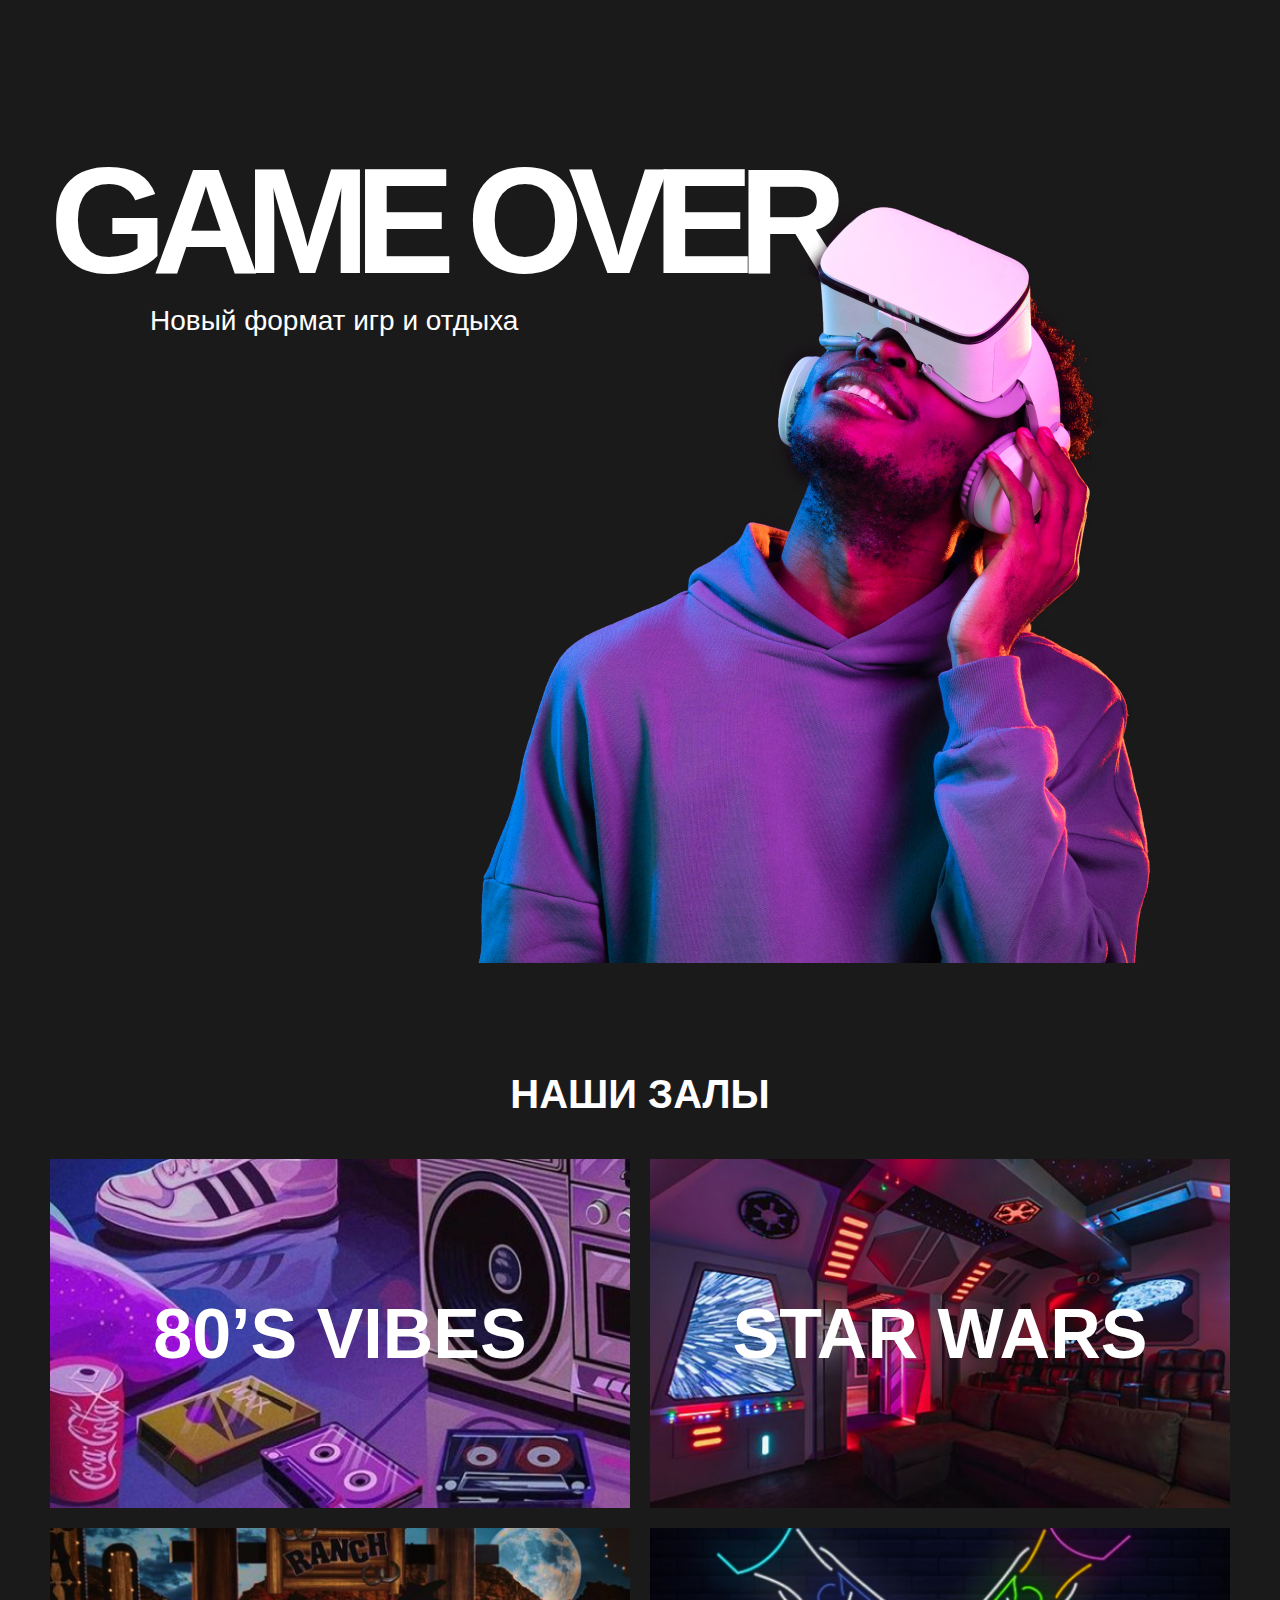
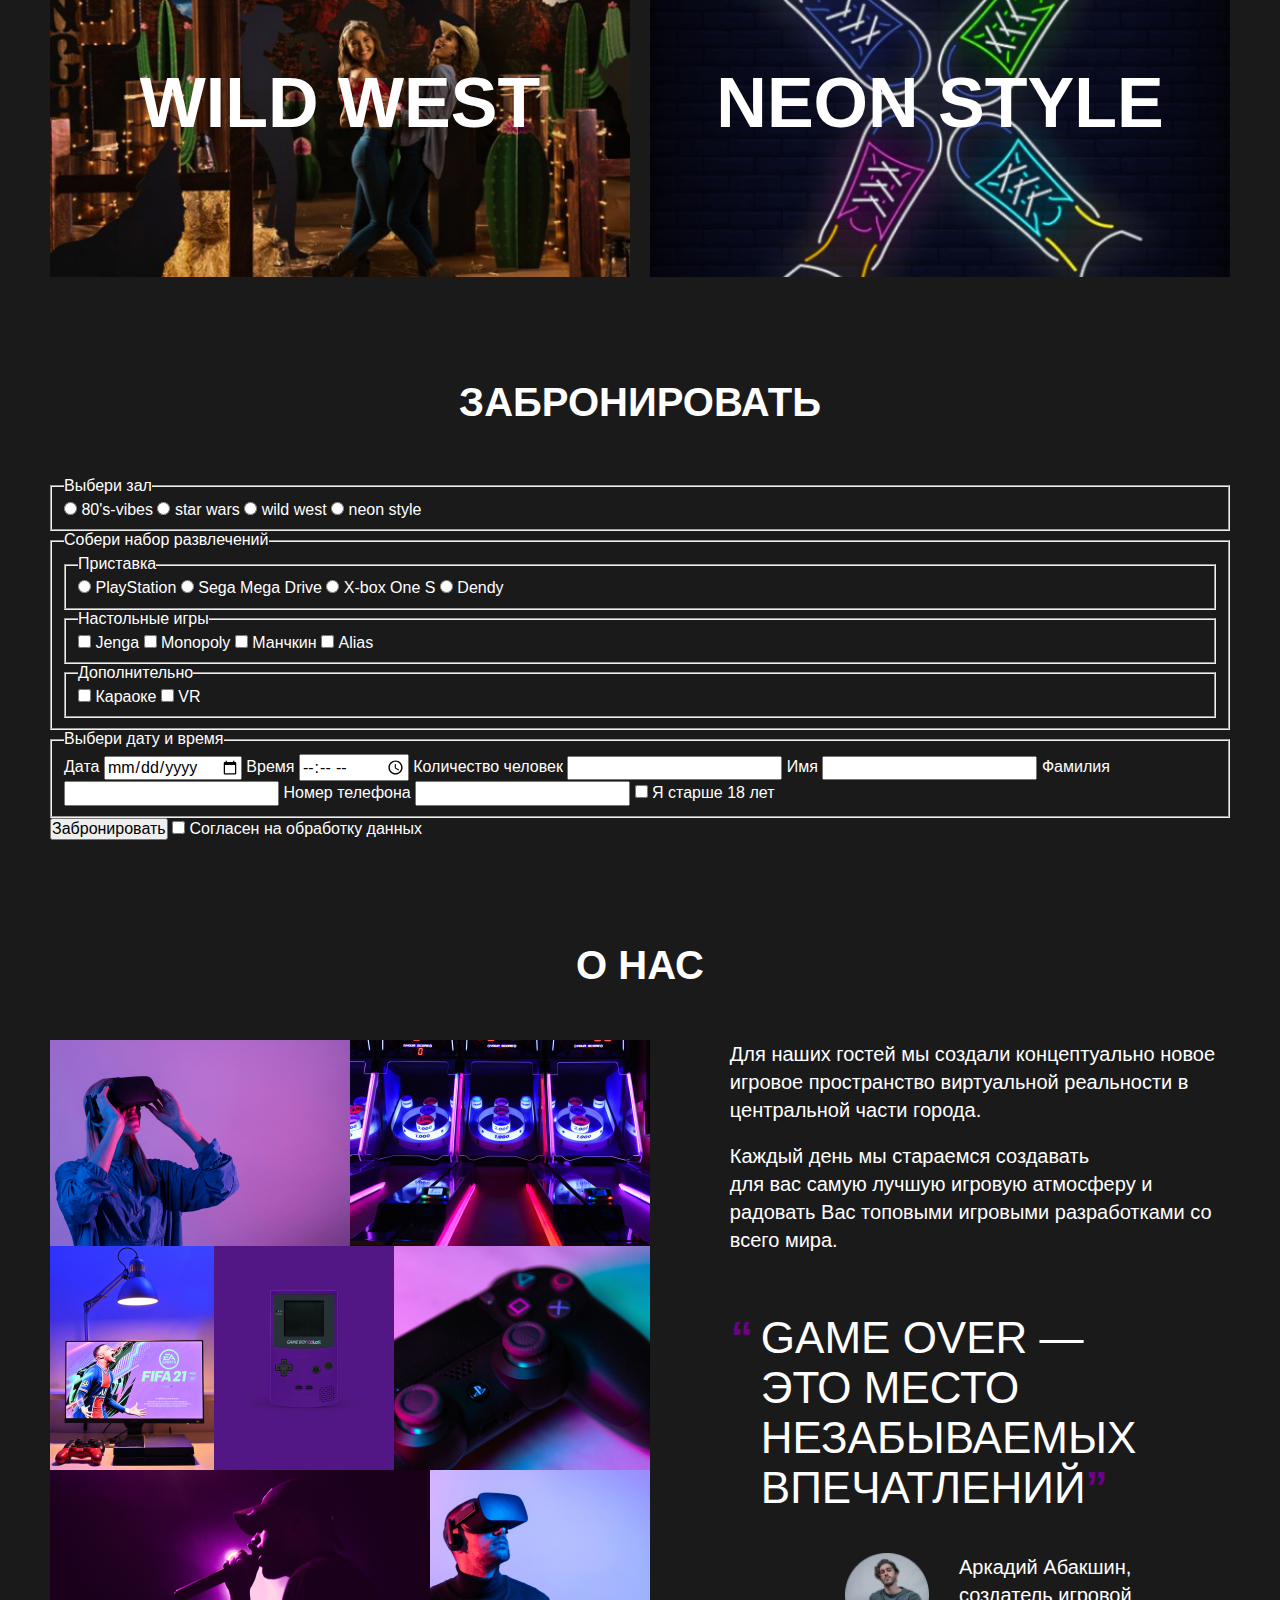
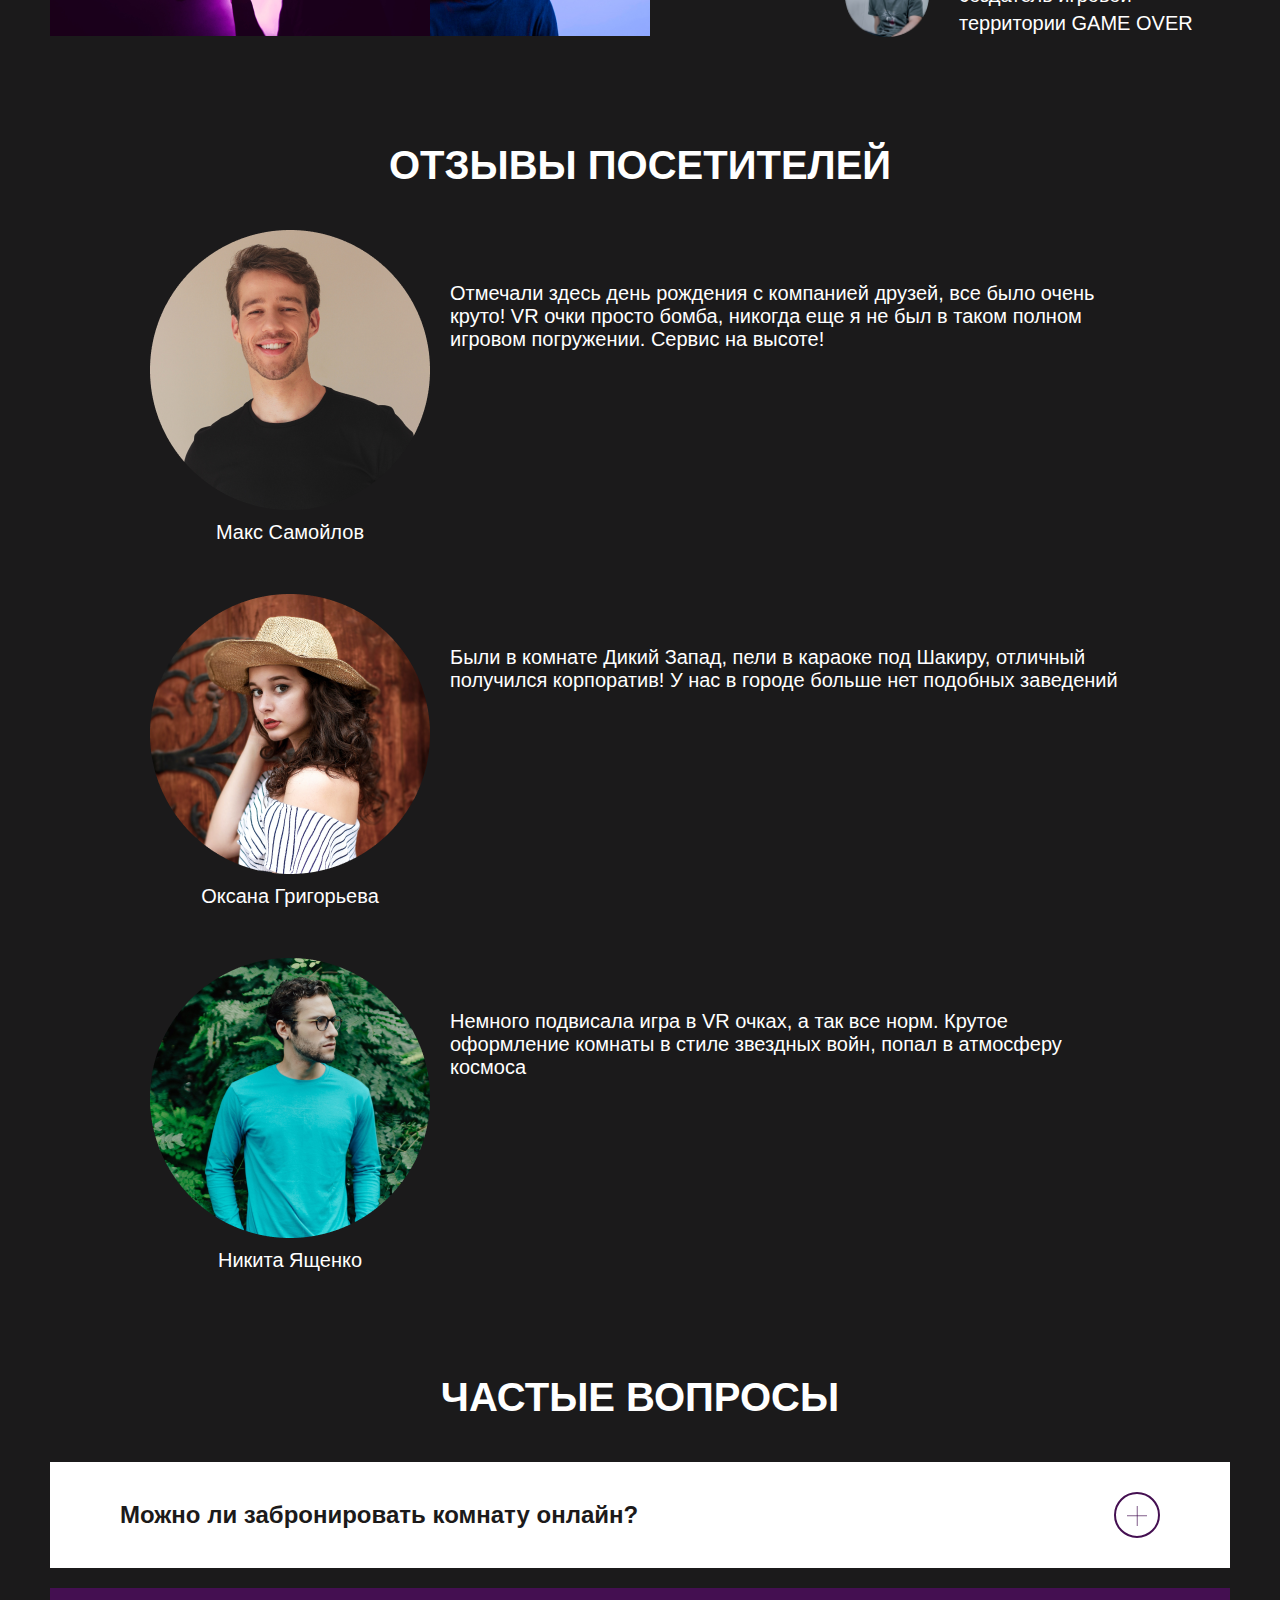
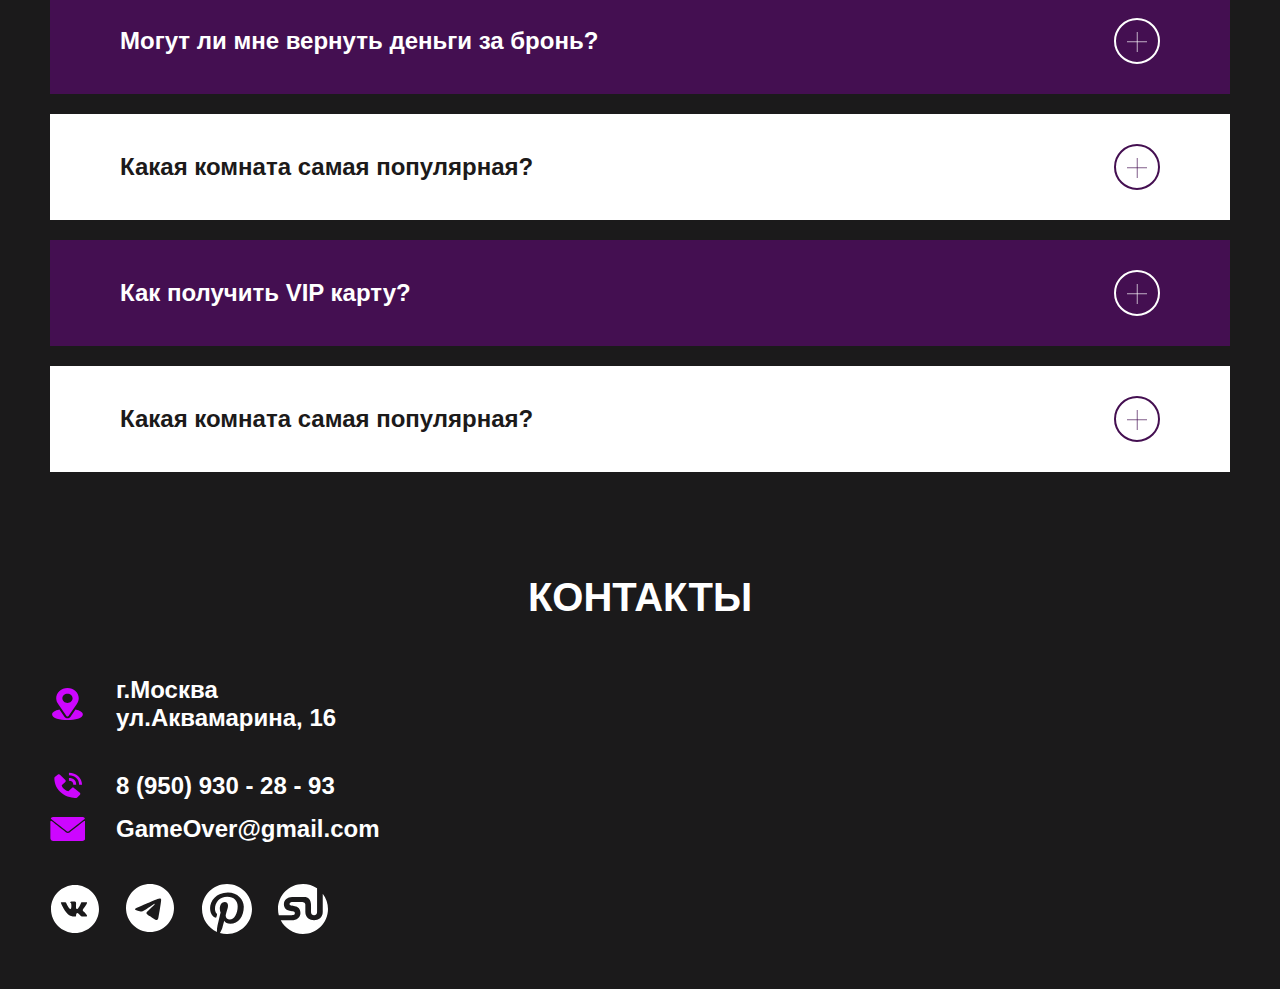
==== index.html @ 23b1caac "Здравствуй компьютерщик" ====
<!DOCTYPE html>
<html lang="ru">
<head>
  <meta charset="UTF-8">
  <meta name="viewport" content="width=device-width, initial-scale=1.0">
  <link rel="icon" href="/img/icon.svg" type="image/svg+xml">
  <title>GO</title>
  <link rel="stylesheet" href="/css/index.css">
</head>
<body>
  <div class="container">
    <!-- <header>
      <img src="/img/logo.svg" alt="Логотип">
  
      <nav>
        <h2>Меню</h2>
  
        <ul>
          <li><a href="#halls">Залы</a></li>
          <li><a href="#about-us">О нас</a></li>
         <li><a href="#reservation">Бронь</a></li>
          <li><a href="#reviews">Отзывы</a></li>
          <li><a href="#contacts">Контакты</a></li>
        </ul>      
      </nav>
    </header> -->
  
    <main>
      <!-- <section> 
        <h2>У нас есть всё для классного отдыха с друзьями!</h2>
  
        <ul>
          <li>
            <figure>
              <img src="/img/vr.jpg" alt="VR очки">
              <figcaption>VR очки</figcaption>
            </figure>
          </li>
          <li>
            <figure>
              <img src="/img/audio.jpg" alt="Аудио-система">
              <figcaption>Аудио-система 5.1 с отличным звуком</figcaption>
            </figure>
          </li>
          <li>
            <figure>
              <img src="/img/micro.jpg" alt="Караоке">
            </figure>Караоке (4 микрофона)
          </li>
          <li>
            <figure>
              <img src="/img/game.jpg" alt="Настольные игры">
              <figcaption>Настольные игры</figcaption>
            </figure>
          </li>
          <li>
            <figure>
              <img src="/img/netflix.jpg" alt="Кино сервисы">
              <figcaption>Кино сервисы Netflix, IVI, MegoGo, КиноПоиск, Okkp</figcaption>
            </figure>
          </li>
          <li>
            <figure>
              <img src="/img/sony.jpg" alt="PlayStation 5">
              <figcaption>PlayStation 5</figcaption>
            </figure>
          </li>
        </ul>
      </section> -->

      <section class="section-title">
        <h1>GAME OVER</h1>

        <p class="section-title_p">Новый формат игр и отдыха</p>

        <div class="psevdo"></div>
      </section>
  
      <section class="halls">
        <h2 class="halls__title" id="halls">Наши залы</h2>

        <div class="halls__flex">
          <div class="halls__vibes-80-img halls__img">
            <img src="img/80s.png-vibes.png" alt="#">

            <p class="halls__vibes-80-text halls__text">80’s vibes</p>
          </div>
    
          <div class="halls__star-wars halls__img">
            <img src="img/star-wars.jpg" alt="#">

            <p class="halls__text">Star wars</p>
          </div>

          <div class="halls__wild-west halls__img">
            <img src="img/Wild-west.jpg" alt="#">

            <p class="halls__text">wild west</p>
          </div>

          <div class="halls__neon-style halls__img">
            <img src="img/Neon-stile.jpg" alt="#">

            <p class="halls__text">neon style</p>
          </div>
        </div>
  
        
      </section>
  
      <section class="reservation">
        <form action="https://jsonplaceholder.typicode.com/posts" method="post">
            <h2 class="reservation__title" id="reservation">Забронировать</h2>
    
            <fieldset>
              <legend>Выбери зал</legend>
              <input type="radio" name="halls" value="80's-vibes" id="80's-vibes">
              <label for="80's-vibes">80's-vibes</label>
    
              <input type="radio" name="halls" value="star-wars" id="star-wars">
              <label for="star-wars">star wars</label>
    
              <input type="radio" name="halls" value="wild-west" id="wild-west">
              <label for="wild-west">wild west</label>
              
              <input type="radio" name="halls" value="neon-style" id="neon-style">
              <label for="neon-style">neon style</label>
            </fieldset>
    
            <fieldset>
              <legend>Собери набор развлечений</legend>
    
              <fieldset>
                <legend>Приставка</legend>
    
                <input type="radio" name="console" value="PlayStation" id="PlayStation">
                <label for="PlayStation">PlayStation</label>
    
                <input type="radio" name="console" value="SegaMegaDrive" id="SegaMegaDrive">
                <label for="SegaMegaDrive">Sega Mega Drive</label>
    
                <input type="radio" name="console" value="X-box" id="X-box">
                <label for="X-box">X-box One S</label>
    
                <input type="radio" name="console" value="Dendy" id="Dendy">
                <label for="Dendy">Dendy</label>
              </fieldset>
              <fieldset>
                <legend>Настольные игры</legend>
    
                <input type="checkbox" name="board-games" value="Jenga" id="Jenga">
                <label for="Jenga">Jenga</label>
    
                <input type="checkbox" name="board-games" value="Monopoly" id="Monopoly">
                <label for="Monopoly">Monopoly</label>
    
                <input type="checkbox" name="board-games" value="Манчкин" id="Манчкин">
                <label for="Манчкин">Манчкин</label>
    
                <input type="checkbox" name="board-games" value="Alias" id="Alias">
                <label for="Alias">Alias</label>
              </fieldset>
              <fieldset>
                <legend>Дополнительно</legend>
    
                <input type="checkbox" name="additionally" value="karaoke" id="karaoke">
                <label for="karaoke">Караоке</label>
    
                <input type="checkbox" name="additionally" value="VR" id="VR">
                <label for="VR">VR</label>
              </fieldset>
            </fieldset>
            <fieldset>
              <legend>Выбери дату и время</legend>
    
              <label for="date">Дата</label>
              <input type="date" name="date" id="date" required>
    
              <label for="time">Время</label>
              <input type="time" name="time" id="time" required>
    
              <label for="numberPersons">Количество человек</label>
              <input type="number" name="numberPersons" id="numberPersons" required>
    
              <label for="name">Имя</label>
              <input type="text" name="name" id="name" required>
    
              <label for="surname">Фамилия</label>
              <input type="text" name="surname" id="surname" required>
    
              <label for="tel">Номер телефона</label>
              <input type="tel" name="tel" id="tel" required>
    
              <input type="checkbox" name="ageVerification" id="ageVerification">
              <label for="ageVerification">Я старше 18 лет</label>
            </fieldset>
            <button type="submit">Забронировать</button>
    
            <input type="checkbox" name="agree" id="agree">
            <label for="agree">Согласен на обработку данных</label>
        </form>
      </section>
  
      <section class="about-us">
        <h2 class="about-us__title" id="about-us">О нас</h2>

        <div class="about-us__flex">
          <div class="about-us__block1">
            <img src="/img/about-us_foto.png" alt="#">
          </div>

          <div class="about-us__block2">
              <p class="about-us__text">Для наших гостей мы создали концептуально новое игровое пространство виртуальной реальности в центральной части города.</p>
              <br>
              <p class="about-us__text about-us__text_margin">Каждый день мы стараемся создавать<br> для вас самую лучшую игровую атмосферу и радовать Вас топовыми игровыми разработками со всего мира.</p>
            
            <p>
              <p class="about-us_q">
                <span class="quotes quotes_left">&ldquo;</span>GAME OVER &mdash;<br> это место незабываемых впечатлений<span class="quotes">”</span>
              </p>
            </p>
        
            <div class="about-us__right">
              <figure class="about-us__figure">
                <img src="/img/Аркадий.png" alt="#">

                <figcaption class="about-us__text">Аркадий Абакшин, создатель игровой территории GAME OVER</figcaption>
              </figure>
            </div>
          </div>
        </div>
  
        
        
      </section>
  
      <section class="reviews">
        <h2 class="reviews__title" id="reviews">Отзывы посетителей</h2>
  
        <ul>
          <li class="reviews__item">
            <article class="reviews__flex">
              <figure class="reviews__figure">
                <div class="reviews__img">
                  <img src="/img/Макс.png" alt="Фото парня в черной кофте">
                </div>
              
                <figcaption>Макс Самойлов</figcaption>
              </figure>
  
              <p class="reviews__p">Отмечали здесь день рождения с компанией друзей, все было очень круто! VR очки просто бомба, никогда еще я не был в таком полном игровом погружении. Сервис на высоте!</p>
            </article>
          </li>
  
          <li class="reviews__item">
            <article class="reviews__flex">
              <figure class="reviews__figure">
                <div class="reviews__img">
                  <img src="/img/Оксана.png" alt="Фото девушки в шляпе">
                </div>
                
                <figcaption>Оксана Григорьева</figcaption>
              </figure>
  
              <p class="reviews__p">Были в комнате Дикий Запад, пели в караоке под Шакиру, отличный получился корпоратив! У нас в городе больше нет подобных заведений</p>
            </article>
          </li>
  
          <li class="reviews__item">
            <article  class="reviews__flex">
              <figure class="reviews__figure">
                <div class="reviews__img">
                  <img src="/img/Никита.png" alt="Фото парня в очках">
                </div>
                
                <figcaption>Никита Ященко</figcaption>
              </figure>
  
              <p class="reviews__p">Немного подвисала игра в VR очках, а так все норм. Крутое оформление комнаты в стиле звездных войн, попал в атмосферу космоса</p>
            </article>
          </li>
        </ul>
      </section>

      <section class="faq">
        <h2 class="faq__title">Частые вопросы</h2>

        <ul>
          <li class="faq__element">Можно ли забронировать комнату онлайн?</li>
          <li class="faq__element">Могут ли мне вернуть деньги за бронь?</li>
          <li class="faq__element">Какая комната самая популярная?</li>
          <li class="faq__element">Как получить VIP карту?</li>
          <li class="faq__element">Какая комната самая популярная?</li>
        </ul>
      </section>
    </main>
  
    <footer class="contacts">
      <h2 class="contacts__title" id="contacts">Контакты</h2>

      <a class="data contacts__address" href="#">
        <div class="contacts__address_icon"></div>
        <div>г.Москва<br> ул.Аквамарина, 16</div>
      </a>

      <a class="data contacts__phone" href="#">
        <div class="contacts__phone_icon"></div>
        <div>8 (950) 930 - 28 - 93</div>
      </a>

      <a class="data contacts__mail" href="#">
        <div class="contacts__mail_icon"></div>
        <div>GameOver@gmail.com</div>
      </a>
      
      <ul class="contacts__elem">
        <li><a class="contacts__elem_vk" href="#"></a></li>
        <li><a class="contacts__elem_telegram" href="#"></a></li>
        <li><a class="contacts__elem_pinterest" href="#"></a></li>
        <li><a class="contacts__elem_stum" href="#"></a></li>
      </ul>
    </footer>
  </div>
</body>
</html>
---- css/index.css ----
@import url(/css/normalize.css);
@import url(/css/global.css);
@import url(/css/style.css);
@import url(/css/section-title.css);
@import url(/css/halls.css);
@import url(/css/reservation.css);
@import url(/css/about-us.css);
@import url(/css/reviews.css);
@import url(/css/faq.css);
@import url(/css/contacts.css);
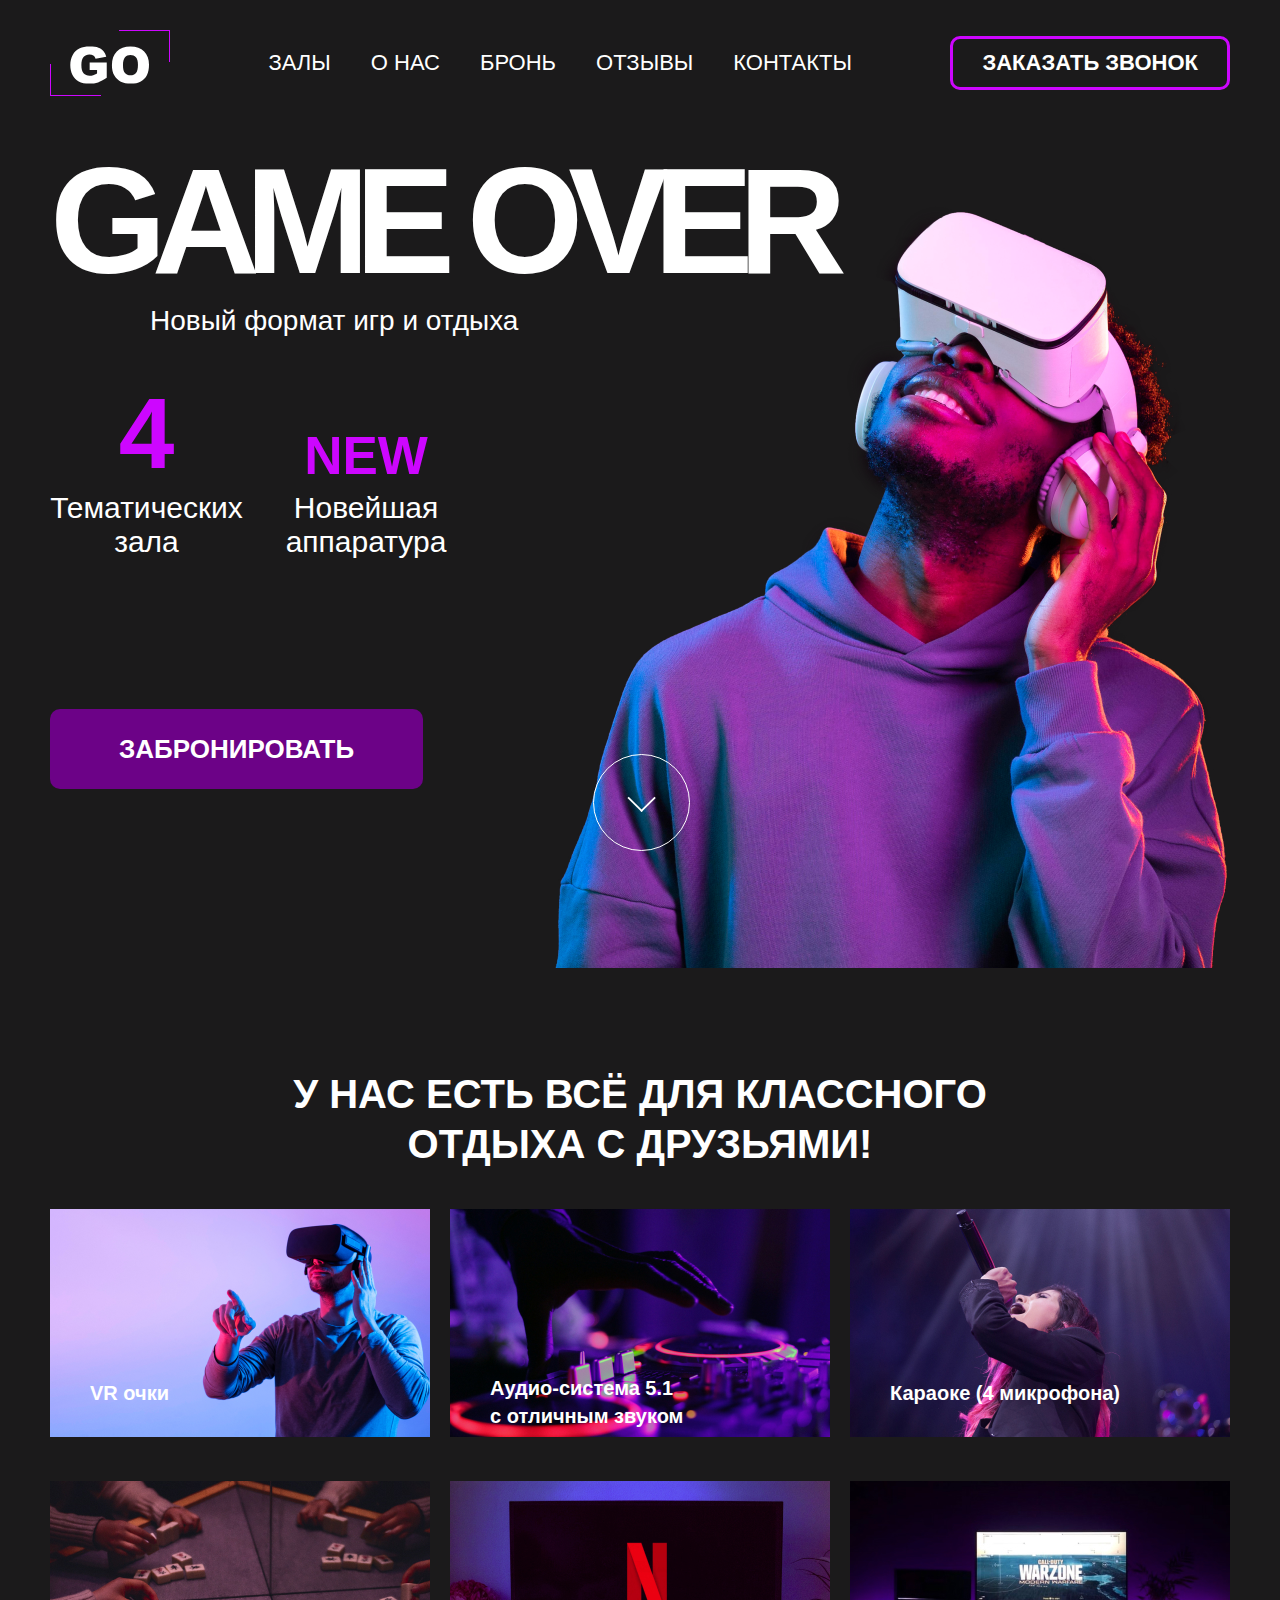
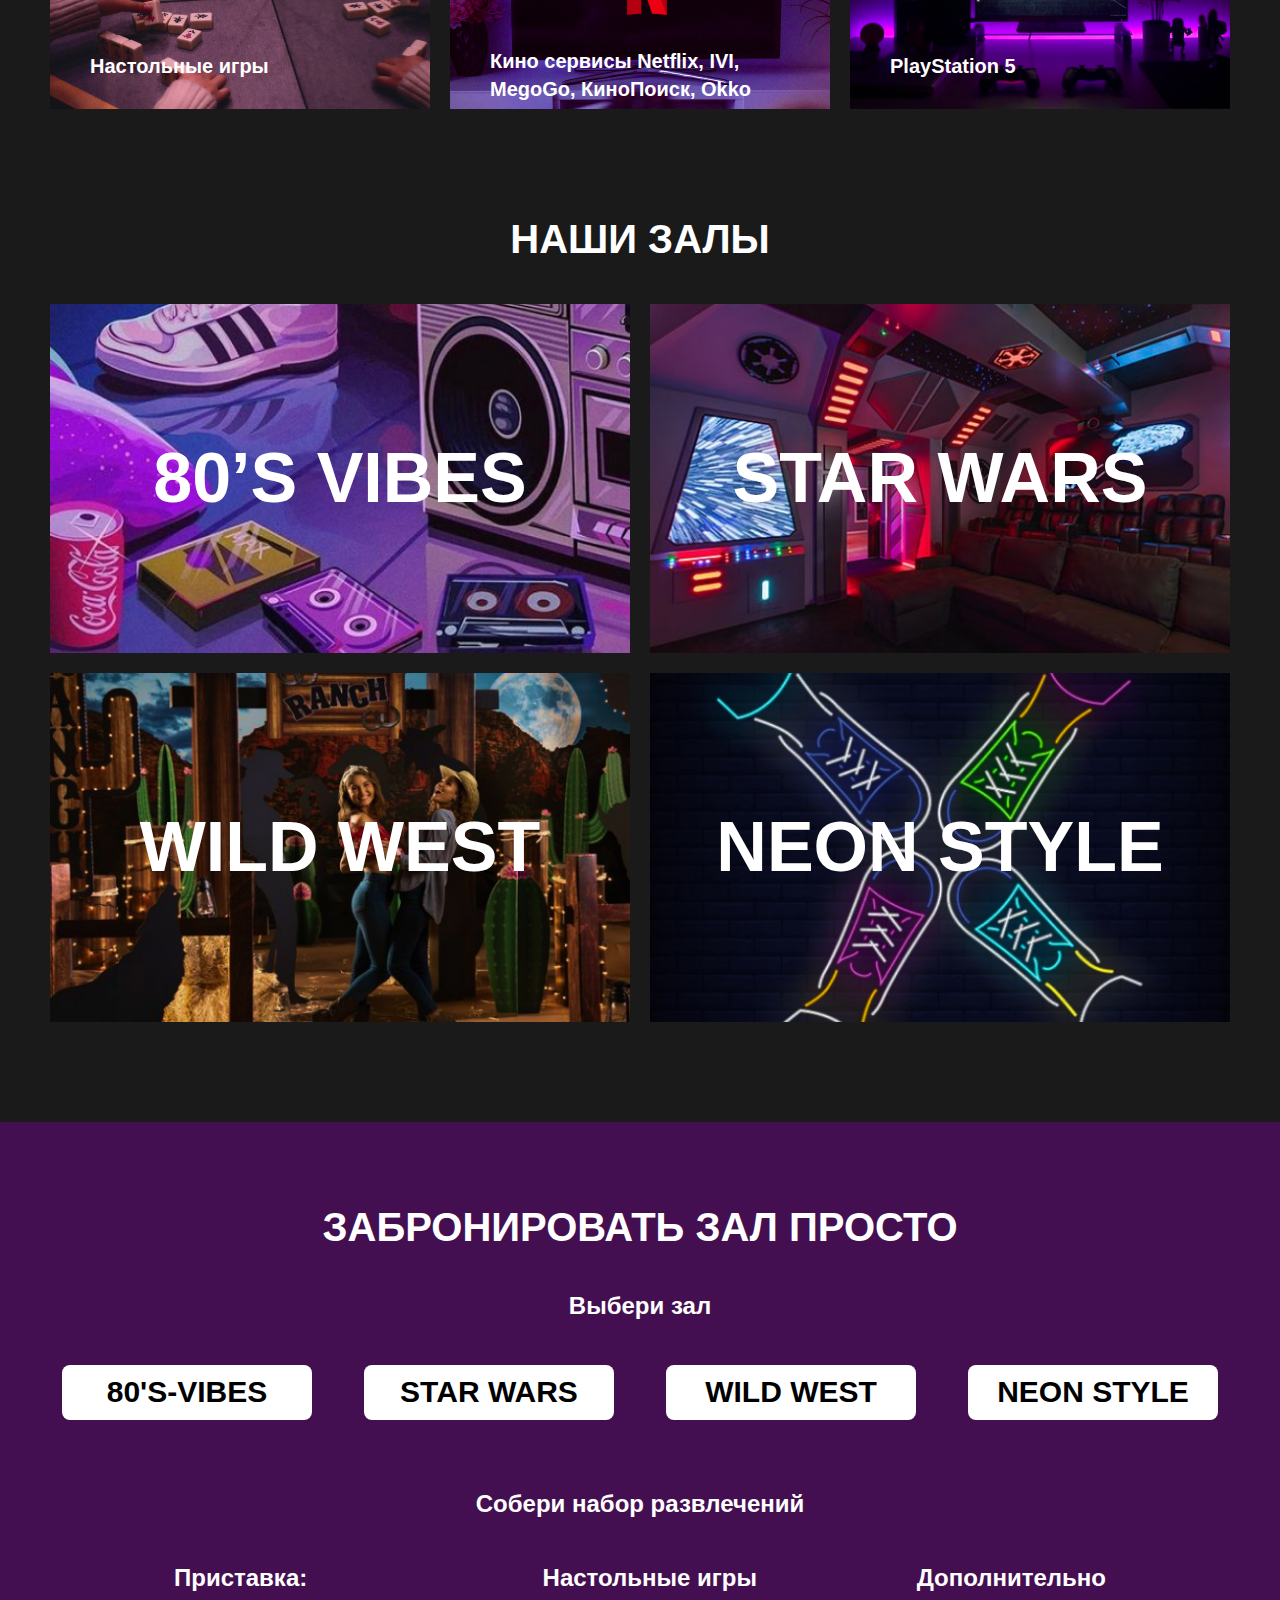
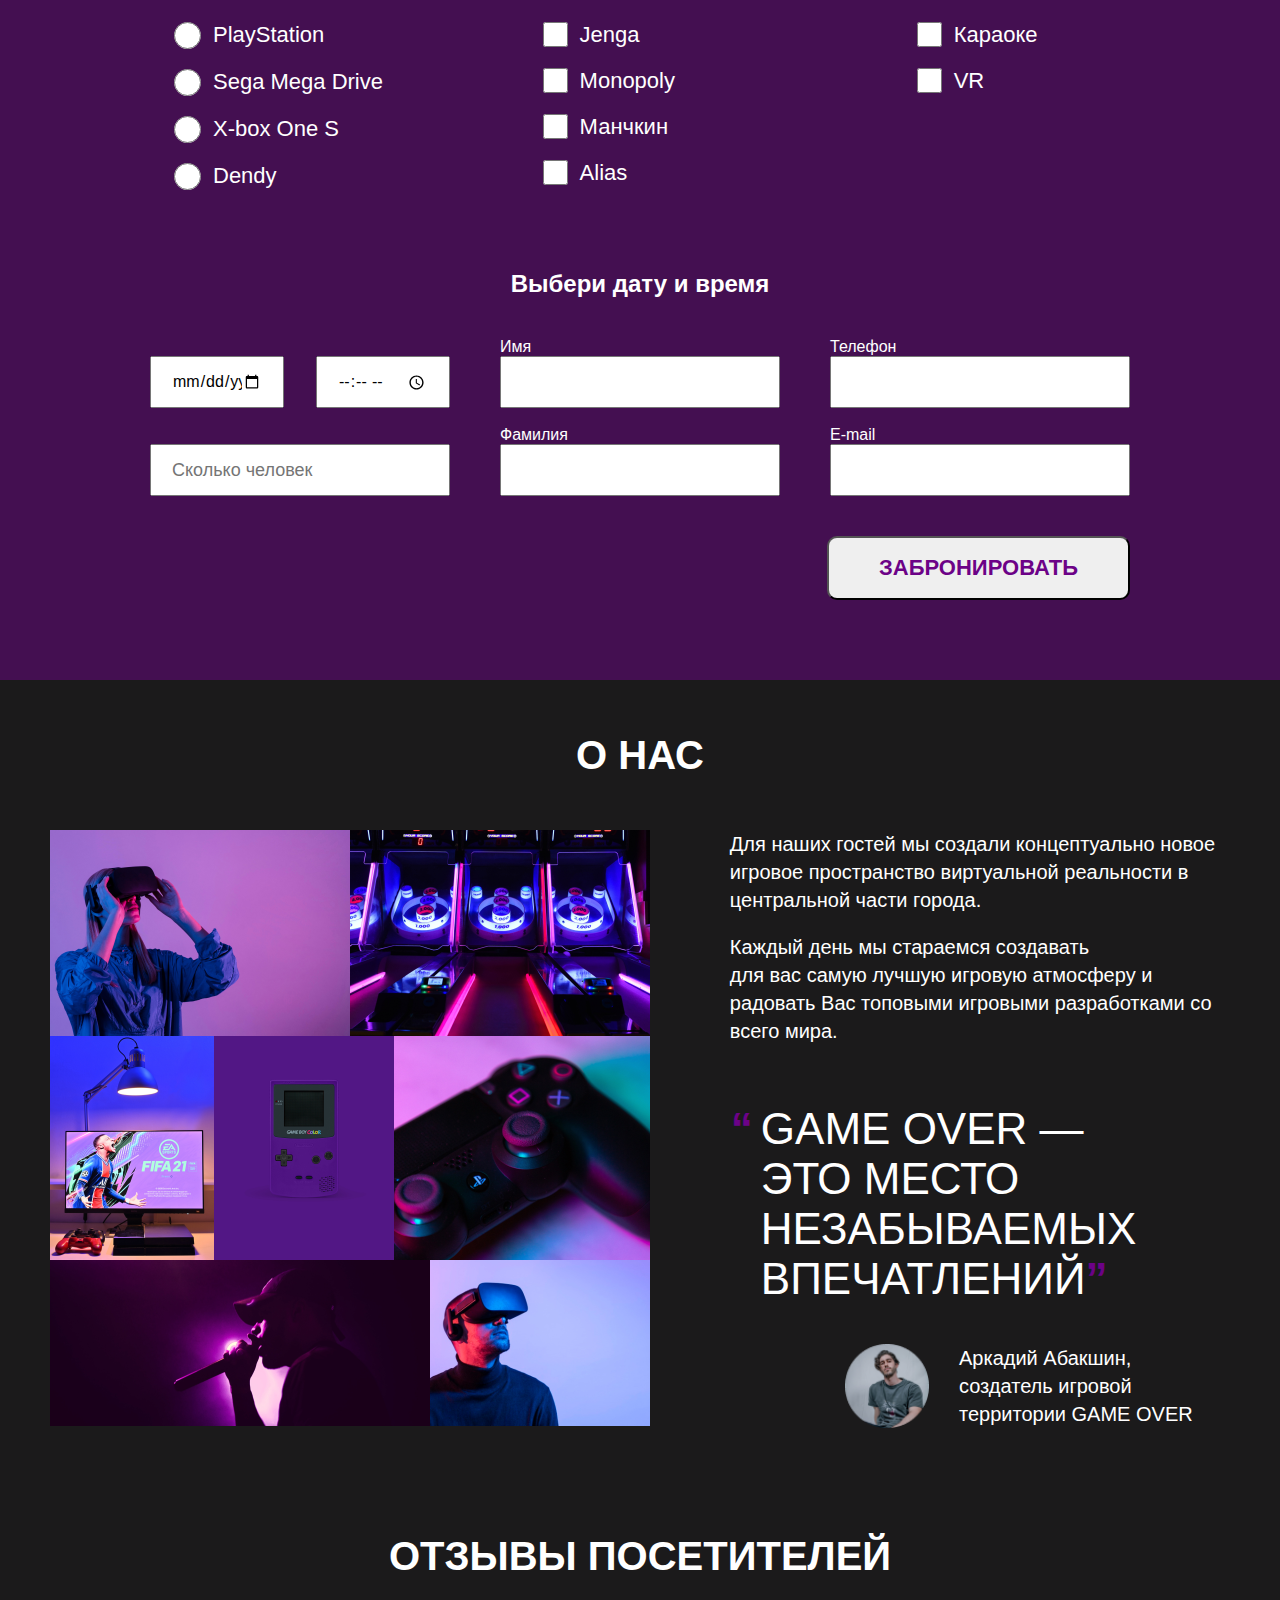
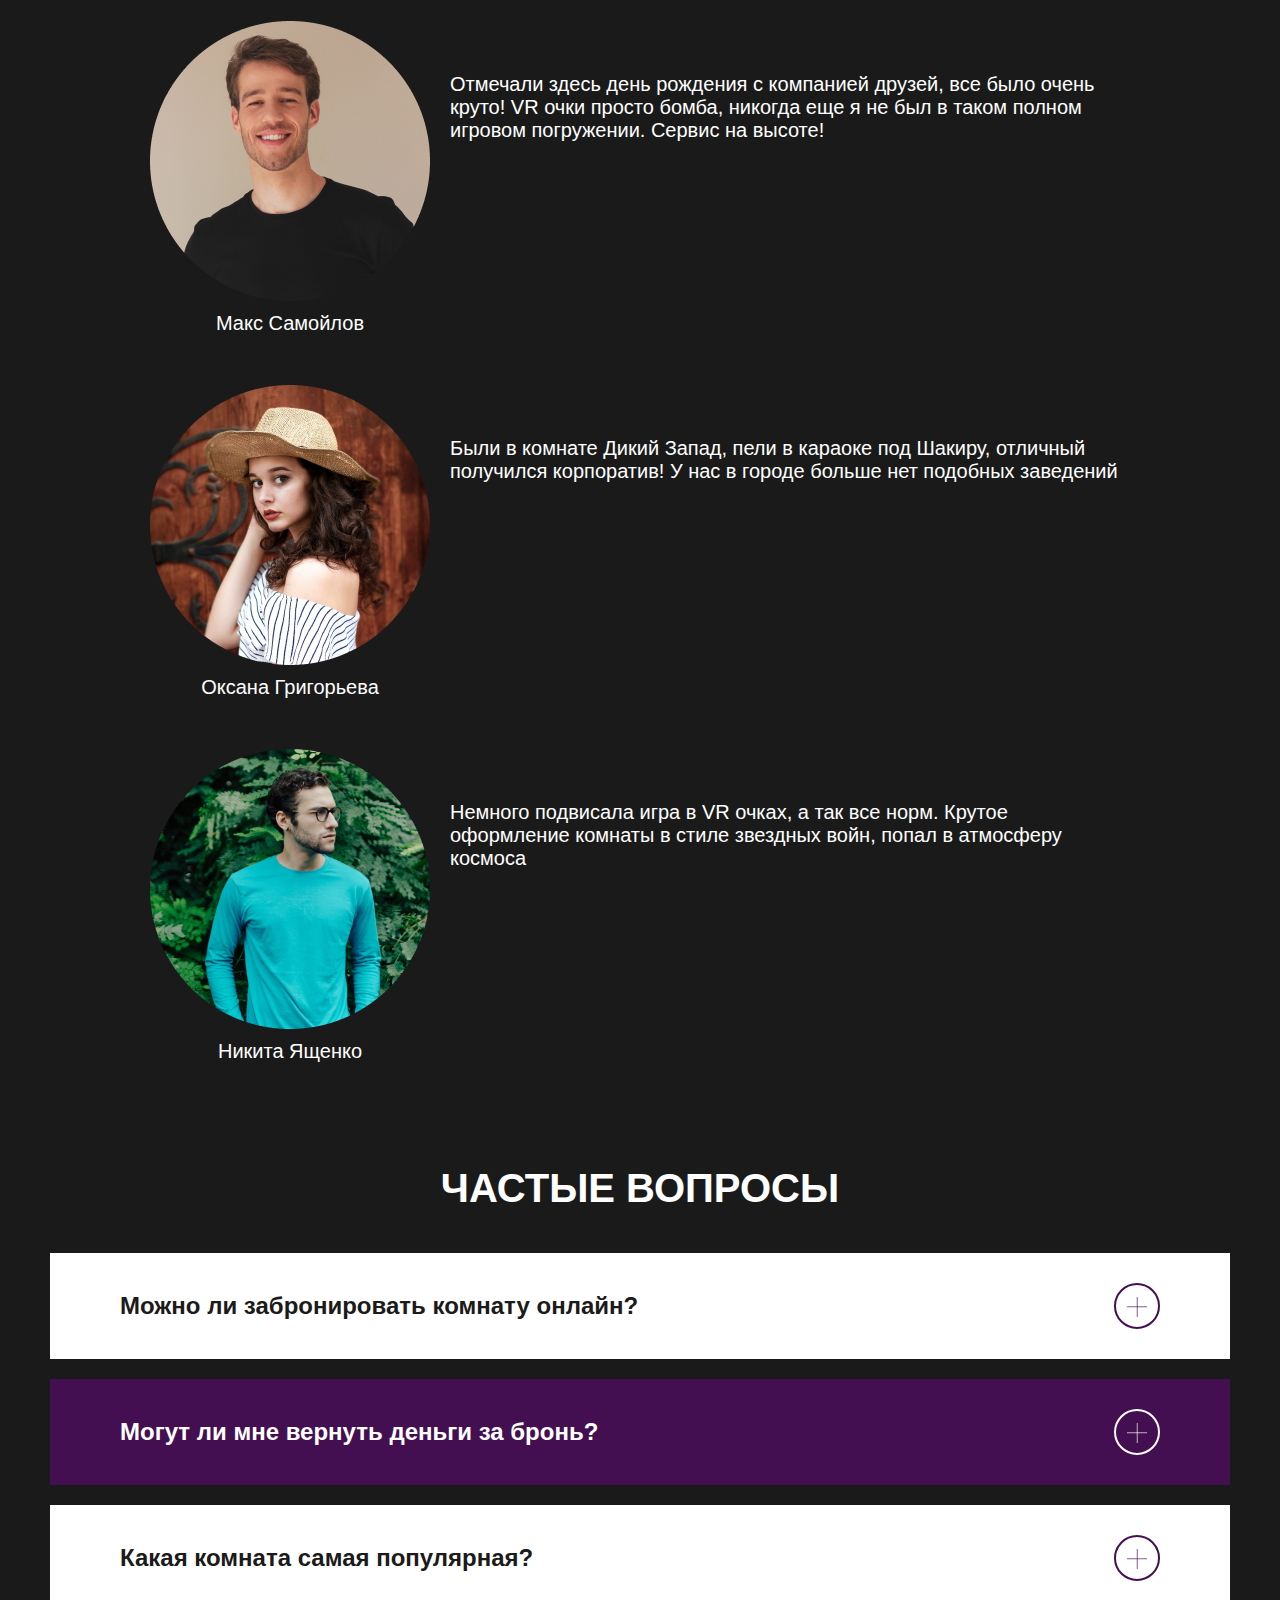
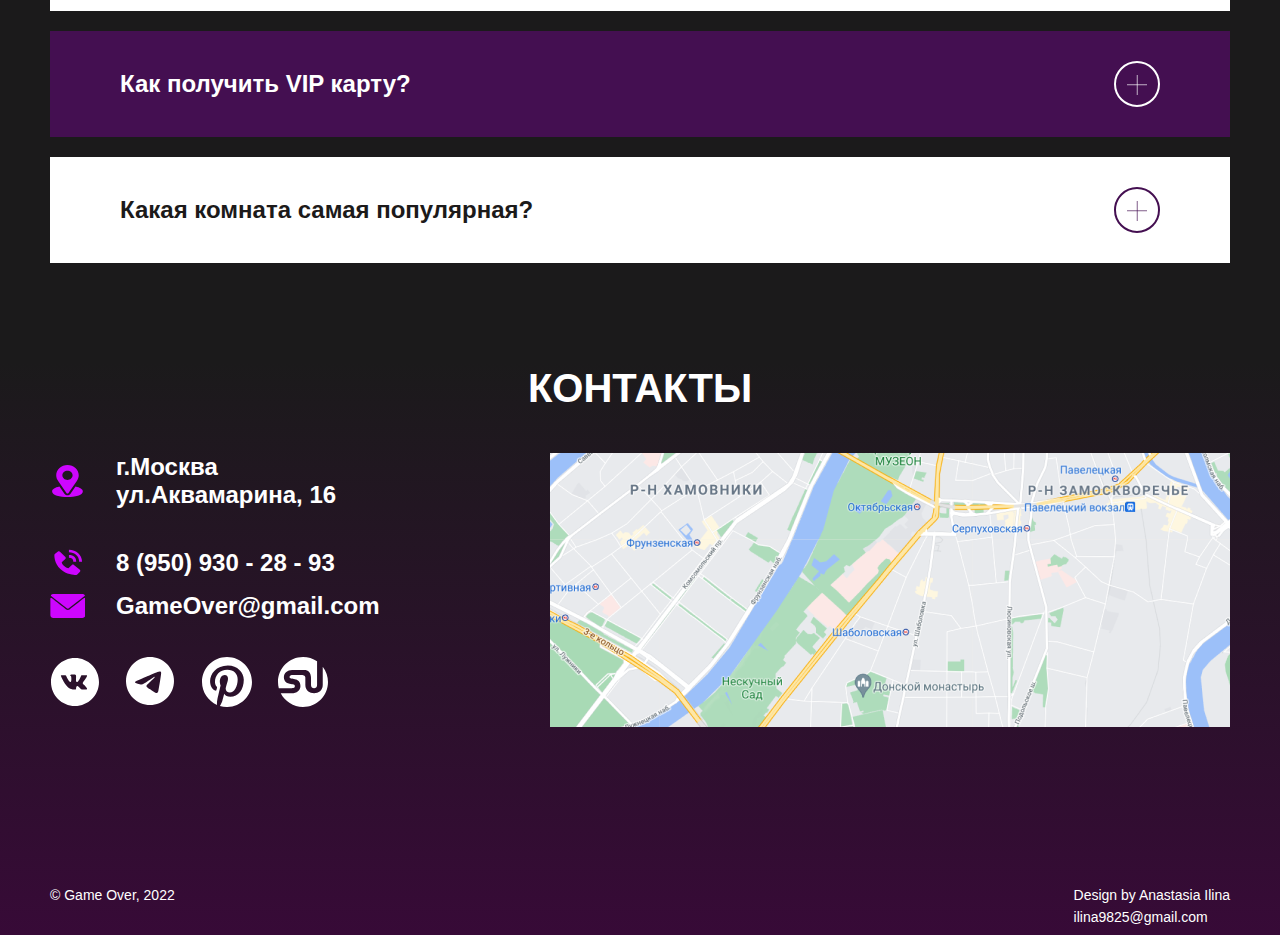
==== commit 0cd0ae2d: "123" ====
--- a/index.html
+++ b/index.html
@@ -8,318 +8,452 @@
   <link rel="stylesheet" href="/css/index.css">
 </head>
 <body>
-  <div class="container">
-    <!-- <header>
-      <img src="/img/logo.svg" alt="Логотип">
-  
-      <nav>
-        <h2>Меню</h2>
-  
-        <ul>
-          <li><a href="#halls">Залы</a></li>
-          <li><a href="#about-us">О нас</a></li>
-         <li><a href="#reservation">Бронь</a></li>
-          <li><a href="#reviews">Отзывы</a></li>
-          <li><a href="#contacts">Контакты</a></li>
-        </ul>      
-      </nav>
-    </header> -->
+    <header class="header">
+      <div class="container">
+        <div class="header__flex">
+          <img class="header__img" src="/img/logo-white.svg" alt="Логотип">
+      
+          <nav class="header__nav">
+            <ul class="header__list">
+              <li class="header__item"><a class="header__link" href="#halls">Залы</a></li>
+              <li class="header__item"><a class="header__link" href="#about-us">О нас</a></li>
+              <li class="header__item"><a class="header__link" href="#reservation">Бронь</a></li>
+              <li class="header__item"><a class="header__link" href="#reviews">Отзывы</a></li>
+              <li class="header__item"><a class="header__link" href="#contacts">Контакты</a></li>
+            </ul>      
+          </nav>
+
+          <button class="header__btn">Заказать звонок</button>
+        </div>
+                
+      </div>
+
+    </header>
   
     <main>
-      <!-- <section> 
-        <h2>У нас есть всё для классного отдыха с друзьями!</h2>
-  
-        <ul>
-          <li>
-            <figure>
-              <img src="/img/vr.jpg" alt="VR очки">
-              <figcaption>VR очки</figcaption>
-            </figure>
-          </li>
-          <li>
-            <figure>
-              <img src="/img/audio.jpg" alt="Аудио-система">
-              <figcaption>Аудио-система 5.1 с отличным звуком</figcaption>
-            </figure>
-          </li>
-          <li>
-            <figure>
-              <img src="/img/micro.jpg" alt="Караоке">
-            </figure>Караоке (4 микрофона)
-          </li>
-          <li>
-            <figure>
-              <img src="/img/game.jpg" alt="Настольные игры">
-              <figcaption>Настольные игры</figcaption>
-            </figure>
-          </li>
-          <li>
-            <figure>
-              <img src="/img/netflix.jpg" alt="Кино сервисы">
-              <figcaption>Кино сервисы Netflix, IVI, MegoGo, КиноПоиск, Okkp</figcaption>
-            </figure>
-          </li>
-          <li>
-            <figure>
-              <img src="/img/sony.jpg" alt="PlayStation 5">
-              <figcaption>PlayStation 5</figcaption>
-            </figure>
-          </li>
-        </ul>
-      </section> -->
-
-      <section class="section-title">
-        <h1>GAME OVER</h1>
-
-        <p class="section-title_p">Новый формат игр и отдыха</p>
-
-        <div class="psevdo"></div>
+      <section class="introduction">
+        <div class="container introduction__container_relative">
+          <h1 class="introduction__title">GAME OVER</h1>
+
+          <p class="introduction_p">Новый формат игр и отдыха</p>
+
+          <div class="introduction__psevdo"></div>
+
+          <div class="introduction__block">
+            <div class="introduction__block__1">
+              <div class="introduction__block__1_four">4</div>
+
+              <div class="introduction__block__1_text introduction__text">Тематических зала</div>
+            </div>
+
+            <div class="introduction__block__2">
+              <div class="introduction__block__2_new">new</div>
+
+              <div class="introduction__block__2_text introduction__text">Новейшая
+              аппаратура</div>
+            </div>
+          </div>
+
+
+            <a class="introduction__link" href="#reservation">Забронировать</a>
+
+
+          <a class="introduction__arrow" href="#reservation"></a>
+        </div>
+
+      </section>
+
+      <section class="we-have">
+        <div class="container">
+          <div class="we-have__title_wrapper">
+            <h2 class="we-have__title">У нас есть всё для классного отдыха с друзьями!</h2>
+          </div>
+          
+          <ul class="we-have__list">
+            <li class="we-have__item">
+              <figure class="we-have__figure">
+                <img class="we-have__img" src="/img/vr.png" alt="VR очки">
+                <figcaption class="we-have__figcap">VR очки</figcaption>
+              </figure>
+            </li>
+
+            <li class="we-have__item">
+              <figure class="we-have__figure">
+                <img class="we-have__img" src="/img/audio.jpg" alt="Аудио-система">
+                <figcaption class="we-have__figcap we-have__figcap_width1">Аудио-система 5.1 с отличным звуком</figcaption>
+              </figure>
+            </li>
+
+            <li class="we-have__item">
+              <figure class="we-have__figure">
+                <img class="we-have__img" src="/img/micro.jpg" alt="Караоке">
+                <figcaption class="we-have__figcap">Караоке (4 микрофона)</figcaption>
+              </figure>
+            </li>
+
+            <li class="we-have__item">
+              <figure class="we-have__figure">
+                <img class="we-have__img" src="/img/game.jpg" alt="Настольные игры">
+                <figcaption class="we-have__figcap">Настольные игры</figcaption>
+              </figure>
+            </li>
+
+            <li class="we-have__item">
+              <figure class="we-have__figure">
+                <img class="we-have__img" src="/img/netflix.jpg" alt="Кино сервисы">
+                <figcaption class="we-have__figcap we-have__figcap_width2">Кино сервисы Netflix, IVI, MegoGo, КиноПоиск, Okko</figcaption>
+              </figure>
+            </li>
+            
+            <li class="we-have__item">
+              <figure class="we-have__figure">
+                <img class="we-have__img" src="/img/sony.jpg" alt="PlayStation 5">
+                <figcaption class="we-have__figcap">PlayStation 5</figcaption>
+              </figure>
+            </li>
+          </ul>
+        </div>
+        
       </section>
   
       <section class="halls">
-        <h2 class="halls__title" id="halls">Наши залы</h2>
-
-        <div class="halls__flex">
-          <div class="halls__vibes-80-img halls__img">
-            <img src="img/80s.png-vibes.png" alt="#">
-
-            <p class="halls__vibes-80-text halls__text">80’s vibes</p>
-          </div>
-    
-          <div class="halls__star-wars halls__img">
-            <img src="img/star-wars.jpg" alt="#">
-
-            <p class="halls__text">Star wars</p>
-          </div>
-
-          <div class="halls__wild-west halls__img">
-            <img src="img/Wild-west.jpg" alt="#">
-
-            <p class="halls__text">wild west</p>
-          </div>
-
-          <div class="halls__neon-style halls__img">
-            <img src="img/Neon-stile.jpg" alt="#">
-
-            <p class="halls__text">neon style</p>
-          </div>
-        </div>
-  
-        
-      </section>
-  
+        <div class="container">
+          <h2 class="halls__title" id="halls">Наши залы</h2>
+
+          <div class="halls__flex">
+            <div class="halls__vibes-80-img halls__img">
+              <img src="img/80s.png-vibes.png" alt="#">
+
+              <p class="halls__vibes-80-text halls__text">80’s vibes</p>
+            </div>
+      
+            <div class="halls__star-wars halls__img">
+              <img src="img/star-wars.jpg" alt="#">
+
+              <p class="halls__text">Star wars</p>
+            </div>
+
+            <div class="halls__wild-west halls__img">
+              <img src="img/Wild-west.jpg" alt="#">
+
+              <p class="halls__text">wild west</p>
+            </div>
+
+            <div class="halls__neon-style halls__img">
+              <img src="img/Neon-stile.jpg" alt="#">
+
+              <p class="halls__text">neon style</p>
+            </div>
+          </div>
+        </div>
+      </section>
+
+
       <section class="reservation">
-        <form action="https://jsonplaceholder.typicode.com/posts" method="post">
-            <h2 class="reservation__title" id="reservation">Забронировать</h2>
-    
-            <fieldset>
-              <legend>Выбери зал</legend>
-              <input type="radio" name="halls" value="80's-vibes" id="80's-vibes">
-              <label for="80's-vibes">80's-vibes</label>
-    
-              <input type="radio" name="halls" value="star-wars" id="star-wars">
-              <label for="star-wars">star wars</label>
-    
-              <input type="radio" name="halls" value="wild-west" id="wild-west">
-              <label for="wild-west">wild west</label>
+        <div class="container-color">
+          <div class="container">
+            <form class="reservation__form" action="https://jsonplaceholder.typicode.com/posts" method="post">
+              <h2 class="reservation__title" id="reservation">Забронировать зал просто</h2>
+      
+              <fieldset class="reservation__hall">
+                <legend class="reservation__legend">Выбери зал</legend>
+                
+                <div class="reservation__hall__flex">
+                  <label class="reservation__hall__label" for="80's-vibes">
+                    <input class="reservation__hall__input" type="radio" name="halls" value="80's-vibes" id="80's-vibes" hidden>
+  
+                    80's-vibes
+                  </label>
+        
+                  <label class="reservation__hall__label" for="star-wars">
+                    <input class="reservation__hall__input" type="radio" name="halls" value="star-wars" id="star-wars" hidden>
+  
+                    star wars
+                  </label>
+        
+                  <label class="reservation__hall__label" for="wild-west">
+                    <input class="reservation__hall__input" type="radio" name="halls" value="wild-west" id="wild-west" hidden>
+  
+                    wild west
+                  </label>
+                  
+                  <label class="reservation__hall__label" for="neon-style">
+                    <input class="reservation__hall__input" type="radio" name="halls" value="neon-style" id="neon-style" hidden>
+  
+                    neon style
+                  </label>
+                </div>
+              </fieldset>
+      
+              <fieldset class="entertainment">
+                <legend class="reservation__legend">Собери набор развлечений</legend>
+                
+                <div class="entertainment__flex">
+                  <fieldset class="entertainment__console">
+                    <legend class="entertainment__title">Приставка:</legend>
+
+                    <div class="entertainment__console__flex">
+                      <div class="entertainment__console__item">
+                        <input class="entertainment__console__input" type="radio" name="console" value="PlayStation" id="PlayStation">
+                        <label for="PlayStation">PlayStation</label>
+                      </div>
+                      
+                      <div class="entertainment__console__item">
+                        <input class="entertainment__console__input" type="radio" name="console" value="SegaMegaDrive" id="SegaMegaDrive">
+                        <label for="SegaMegaDrive">Sega Mega Drive</label>
+                      </div>
+                      
+                      <div class="entertainment__console__item">
+                        <input class="entertainment__console__input" type="radio" name="console" value="X-box" id="X-box">
+                        <label for="X-box">X-box One S</label>
+                      </div>
+                      
+                      <div class="entertainment__console__item">
+                        <input class="entertainment__console__input" type="radio" name="console" value="Dendy" id="Dendy">
+                        <label for="Dendy">Dendy</label>
+                      </div>
+                    </div>
+                  </fieldset>
+                  
+                  <fieldset class="board-games">
+                    <legend class="entertainment__title">Настольные игры</legend>
+                    
+                    <div class="board-games__flex">
+                      <div class="board-games__item">
+                        <input class="board-games__checkbox" type="checkbox" name="board-games" value="Jenga" id="Jenga">
+                        <label for="Jenga">Jenga</label>
+                      </div>
+                      
+                      <div class="board-games__item">
+                        <input class="board-games__checkbox" type="checkbox" name="board-games" value="Monopoly" id="Monopoly">
+                      <label for="Monopoly">Monopoly</label>
+                      </div>
+                      
+                      <div class="board-games__item">
+                        <input class="board-games__checkbox" type="checkbox" name="board-games" value="Манчкин" id="Манчкин">
+                        <label for="Манчкин">Манчкин</label>
+                      </div>
+                      
+                      <div class="board-games__item">
+                        <input class="board-games__checkbox" type="checkbox" name="board-games" value="Alias" id="Alias">
+                        <label for="Alias">Alias</label>
+                      </div>
+                    </div>
+                  </fieldset>
+  
+                  <fieldset class="additionally">
+                    <legend class="entertainment__title">Дополнительно</legend>
+                    
+                    <div class="additionally__flex">
+                      <div class="additionally__item">
+                        <input class="additionally__checkbox" type="checkbox" name="additionally" value="karaoke" id="karaoke">
+                        <label for="karaoke">Караоке</label>
+                      </div>
+                      
+                      <div class="additionally__item">
+                        <input class="additionally__checkbox" type="checkbox" name="additionally" value="VR" id="VR">
+                        <label for="VR">VR</label>
+                      </div>
+                    </div>
+                  </fieldset>
+                </div>
+              </fieldset>
               
-              <input type="radio" name="halls" value="neon-style" id="neon-style">
-              <label for="neon-style">neon style</label>
-            </fieldset>
-    
-            <fieldset>
-              <legend>Собери набор развлечений</legend>
-    
-              <fieldset>
-                <legend>Приставка</legend>
-    
-                <input type="radio" name="console" value="PlayStation" id="PlayStation">
-                <label for="PlayStation">PlayStation</label>
-    
-                <input type="radio" name="console" value="SegaMegaDrive" id="SegaMegaDrive">
-                <label for="SegaMegaDrive">Sega Mega Drive</label>
-    
-                <input type="radio" name="console" value="X-box" id="X-box">
-                <label for="X-box">X-box One S</label>
-    
-                <input type="radio" name="console" value="Dendy" id="Dendy">
-                <label for="Dendy">Dendy</label>
+              <fieldset class="information">
+                <legend class="reservation__legend">Выбери дату и время</legend>
+                
+                <div class="information__flex">
+                  <div class="information-block1">
+                    <div class="date-time">
+                      <input class="date-time__input" type="date" name="date" id="date" required>
+            
+                      <input class="date-time__input" type="time" name="time" id="time" required>
+                    </div>
+                    
+                    <input class="numberPersons" type="number" name="numberPersons" placeholder="Сколько человек" id="numberPersons" required>
+                  </div>
+  
+                  <div class="information-block2">
+                    <label class="information-block2__label information-block2_name" for="name">
+                      Имя
+
+                      <input class="information-block2__input information-block2__input_name" type="text" name="name" id="name" required>
+                    </label>
+                    
+                    <label class="information-block2__label information-block2_surname" for="surname">
+                      Фамилия
+
+                    <input class="information-block2__input information-block2__input_surname" type="text" name="surname" id="surname" required>
+                    </label>
+                  </div>
+        
+                  <div class="information-block3">
+                    <label class="information-block3__label" for="tel">
+                      Телефон
+                    
+                    <input class="information-block3__input" type="tel" name="tel" id="tel" required>
+                    </label>
+                    
+                    <label class="information-block3__label" for="email">
+                      E-mail
+                    
+                    <input class="information-block3__input" type="email" name="email" id="email">
+                    </label>
+                  </div>
+                </div>
+                
               </fieldset>
-              <fieldset>
-                <legend>Настольные игры</legend>
-    
-                <input type="checkbox" name="board-games" value="Jenga" id="Jenga">
-                <label for="Jenga">Jenga</label>
-    
-                <input type="checkbox" name="board-games" value="Monopoly" id="Monopoly">
-                <label for="Monopoly">Monopoly</label>
-    
-                <input type="checkbox" name="board-games" value="Манчкин" id="Манчкин">
-                <label for="Манчкин">Манчкин</label>
-    
-                <input type="checkbox" name="board-games" value="Alias" id="Alias">
-                <label for="Alias">Alias</label>
-              </fieldset>
-              <fieldset>
-                <legend>Дополнительно</legend>
-    
-                <input type="checkbox" name="additionally" value="karaoke" id="karaoke">
-                <label for="karaoke">Караоке</label>
-    
-                <input type="checkbox" name="additionally" value="VR" id="VR">
-                <label for="VR">VR</label>
-              </fieldset>
-            </fieldset>
-            <fieldset>
-              <legend>Выбери дату и время</legend>
-    
-              <label for="date">Дата</label>
-              <input type="date" name="date" id="date" required>
-    
-              <label for="time">Время</label>
-              <input type="time" name="time" id="time" required>
-    
-              <label for="numberPersons">Количество человек</label>
-              <input type="number" name="numberPersons" id="numberPersons" required>
-    
-              <label for="name">Имя</label>
-              <input type="text" name="name" id="name" required>
-    
-              <label for="surname">Фамилия</label>
-              <input type="text" name="surname" id="surname" required>
-    
-              <label for="tel">Номер телефона</label>
-              <input type="tel" name="tel" id="tel" required>
-    
-              <input type="checkbox" name="ageVerification" id="ageVerification">
-              <label for="ageVerification">Я старше 18 лет</label>
-            </fieldset>
-            <button type="submit">Забронировать</button>
-    
-            <input type="checkbox" name="agree" id="agree">
-            <label for="agree">Согласен на обработку данных</label>
-        </form>
-      </section>
+              <div class="reservation__submit_wrapper">
+                <button class="reservation__submit" type="submit">Забронировать</button>
+              </div>
+            </form>
+          </div>
+        </div>
+      </section>
+      
   
       <section class="about-us">
-        <h2 class="about-us__title" id="about-us">О нас</h2>
-
-        <div class="about-us__flex">
-          <div class="about-us__block1">
-            <img src="/img/about-us_foto.png" alt="#">
-          </div>
-
-          <div class="about-us__block2">
-              <p class="about-us__text">Для наших гостей мы создали концептуально новое игровое пространство виртуальной реальности в центральной части города.</p>
-              <br>
-              <p class="about-us__text about-us__text_margin">Каждый день мы стараемся создавать<br> для вас самую лучшую игровую атмосферу и радовать Вас топовыми игровыми разработками со всего мира.</p>
+        <div class="container">
+          <h2 class="about-us__title" id="about-us">О нас</h2>
+
+          <div class="about-us__flex">
+            <div class="about-us__block1">
+              <img src="/img/about-us_foto.png" alt="#">
+            </div>
+
+            <div class="about-us__block2">
+                <p class="about-us__text">Для наших гостей мы создали концептуально новое игровое пространство виртуальной реальности в центральной части города.</p>
+                <br>
+                <p class="about-us__text about-us__text_margin">Каждый день мы стараемся создавать<br> для вас самую лучшую игровую атмосферу и радовать Вас топовыми игровыми разработками со всего мира.</p>
+              
+              <p>
+                <p class="about-us_q">
+                  <span class="quotes quotes_left">&ldquo;</span>GAME OVER &mdash;<br> это место незабываемых впечатлений<span class="quotes">”</span>
+                </p>
+              </p>
+          
+              <div class="about-us__right">
+                <figure class="about-us__figure">
+                  <img src="/img/Аркадий.png" alt="#">
+
+                  <figcaption class="about-us__text">Аркадий Абакшин, создатель игровой территории GAME OVER</figcaption>
+                </figure>
+              </div>
+            </div>
+          </div>
+        </div>
+      </section>
+  
+      <section class="reviews">
+        <div class="container">
+          <h2 class="reviews__title" id="reviews">Отзывы посетителей</h2>
+    
+          <ul>
+            <li class="reviews__item">
+              <article class="reviews__flex">
+                <figure class="reviews__figure">
+                  <div class="reviews__img">
+                    <img src="/img/Макс.png" alt="Фото парня в черной кофте">
+                  </div>
+                
+                  <figcaption>Макс Самойлов</figcaption>
+                </figure>
+    
+                <p class="reviews__p">Отмечали здесь день рождения с компанией друзей, все было очень круто! VR очки просто бомба, никогда еще я не был в таком полном игровом погружении. Сервис на высоте!</p>
+              </article>
+            </li>
+    
+            <li class="reviews__item">
+              <article class="reviews__flex">
+                <figure class="reviews__figure">
+                  <div class="reviews__img">
+                    <img src="/img/Оксана.png" alt="Фото девушки в шляпе">
+                  </div>
+                  
+                  <figcaption>Оксана Григорьева</figcaption>
+                </figure>
+    
+                <p class="reviews__p">Были в комнате Дикий Запад, пели в караоке под Шакиру, отличный получился корпоратив! У нас в городе больше нет подобных заведений</p>
+              </article>
+            </li>
+    
+            <li class="reviews__item">
+              <article  class="reviews__flex">
+                <figure class="reviews__figure">
+                  <div class="reviews__img">
+                    <img src="/img/Никита.png" alt="Фото парня в очках">
+                  </div>
+                  
+                  <figcaption>Никита Ященко</figcaption>
+                </figure>
+    
+                <p class="reviews__p">Немного подвисала игра в VR очках, а так все норм. Крутое оформление комнаты в стиле звездных войн, попал в атмосферу космоса</p>
+              </article>
+            </li>
+          </ul>
+        </div>
+        
+      </section>
+
+      <section class="faq">
+        <div class="container">
+          <h2 class="faq__title">Частые вопросы</h2>
+
+          <ul>
+            <li class="faq__element">Можно ли забронировать комнату онлайн?</li>
+            <li class="faq__element">Могут ли мне вернуть деньги за бронь?</li>
+            <li class="faq__element">Какая комната самая популярная?</li>
+            <li class="faq__element">Как получить VIP карту?</li>
+            <li class="faq__element">Какая комната самая популярная?</li>
+          </ul>
+        </div>
+      </section>
+    </main>
+  
+    <footer class="contacts">
+      <div class="container">
+        <h2 class="contacts__title" id="contacts">Контакты</h2>
+
+        <div class="contacts__flex">
+          <div class="contacts__block_1">
+            <a class="data contacts__address" href="#">
+              <div class="contacts__address_icon"></div>
+              <div>г.Москва<br> ул.Аквамарина, 16</div>
+            </a>
+    
+            <a class="data contacts__phone" href="#">
+              <div class="contacts__phone_icon"></div>
+              <div>8 (950) 930 - 28 - 93</div>
+            </a>
+    
+            <a class="data contacts__mail" href="#">
+              <div class="contacts__mail_icon"></div>
+              <div>GameOver@gmail.com</div>
+            </a>
             
-            <p>
-              <p class="about-us_q">
-                <span class="quotes quotes_left">&ldquo;</span>GAME OVER &mdash;<br> это место незабываемых впечатлений<span class="quotes">”</span>
-              </p>
-            </p>
-        
-            <div class="about-us__right">
-              <figure class="about-us__figure">
-                <img src="/img/Аркадий.png" alt="#">
-
-                <figcaption class="about-us__text">Аркадий Абакшин, создатель игровой территории GAME OVER</figcaption>
-              </figure>
-            </div>
-          </div>
-        </div>
-  
-        
-        
-      </section>
-  
-      <section class="reviews">
-        <h2 class="reviews__title" id="reviews">Отзывы посетителей</h2>
-  
-        <ul>
-          <li class="reviews__item">
-            <article class="reviews__flex">
-              <figure class="reviews__figure">
-                <div class="reviews__img">
-                  <img src="/img/Макс.png" alt="Фото парня в черной кофте">
-                </div>
-              
-                <figcaption>Макс Самойлов</figcaption>
-              </figure>
-  
-              <p class="reviews__p">Отмечали здесь день рождения с компанией друзей, все было очень круто! VR очки просто бомба, никогда еще я не был в таком полном игровом погружении. Сервис на высоте!</p>
-            </article>
-          </li>
-  
-          <li class="reviews__item">
-            <article class="reviews__flex">
-              <figure class="reviews__figure">
-                <div class="reviews__img">
-                  <img src="/img/Оксана.png" alt="Фото девушки в шляпе">
-                </div>
-                
-                <figcaption>Оксана Григорьева</figcaption>
-              </figure>
-  
-              <p class="reviews__p">Были в комнате Дикий Запад, пели в караоке под Шакиру, отличный получился корпоратив! У нас в городе больше нет подобных заведений</p>
-            </article>
-          </li>
-  
-          <li class="reviews__item">
-            <article  class="reviews__flex">
-              <figure class="reviews__figure">
-                <div class="reviews__img">
-                  <img src="/img/Никита.png" alt="Фото парня в очках">
-                </div>
-                
-                <figcaption>Никита Ященко</figcaption>
-              </figure>
-  
-              <p class="reviews__p">Немного подвисала игра в VR очках, а так все норм. Крутое оформление комнаты в стиле звездных войн, попал в атмосферу космоса</p>
-            </article>
-          </li>
-        </ul>
-      </section>
-
-      <section class="faq">
-        <h2 class="faq__title">Частые вопросы</h2>
-
-        <ul>
-          <li class="faq__element">Можно ли забронировать комнату онлайн?</li>
-          <li class="faq__element">Могут ли мне вернуть деньги за бронь?</li>
-          <li class="faq__element">Какая комната самая популярная?</li>
-          <li class="faq__element">Как получить VIP карту?</li>
-          <li class="faq__element">Какая комната самая популярная?</li>
-        </ul>
-      </section>
-    </main>
-  
-    <footer class="contacts">
-      <h2 class="contacts__title" id="contacts">Контакты</h2>
-
-      <a class="data contacts__address" href="#">
-        <div class="contacts__address_icon"></div>
-        <div>г.Москва<br> ул.Аквамарина, 16</div>
-      </a>
-
-      <a class="data contacts__phone" href="#">
-        <div class="contacts__phone_icon"></div>
-        <div>8 (950) 930 - 28 - 93</div>
-      </a>
-
-      <a class="data contacts__mail" href="#">
-        <div class="contacts__mail_icon"></div>
-        <div>GameOver@gmail.com</div>
-      </a>
-      
-      <ul class="contacts__elem">
-        <li><a class="contacts__elem_vk" href="#"></a></li>
-        <li><a class="contacts__elem_telegram" href="#"></a></li>
-        <li><a class="contacts__elem_pinterest" href="#"></a></li>
-        <li><a class="contacts__elem_stum" href="#"></a></li>
-      </ul>
+            <ul class="contacts__elem">
+              <li><a class="contacts__elem_vk" href="#"></a></li>
+              <li><a class="contacts__elem_telegram" href="#"></a></li>
+              <li><a class="contacts__elem_pinterest" href="#"></a></li>
+              <li><a class="contacts__elem_stum" href="#"></a></li>
+            </ul>
+          </div>
+  
+          <div class="ontacts__block_2">
+            <img class="contacts__img" src="/img/map.png" alt="#">
+          </div>        
+        </div>
+        
+        <div class="contacts__text">
+          <div class="contacts__text_1">© Game Over, 2022</div>
+
+          <div class="contacts__text_2">
+            <div class="contacts__text_2_1">Design by Anastasia Ilina</div>
+
+            <div class="contacts__text_2_2">ilina9825@gmail.com</div>
+          </div>
+        </div>
+      </div>
     </footer>
-  </div>
 </body>
 </html>--- a/css/index.css
+++ b/css/index.css
@@ -1,10 +1,12 @@
+@import url(/css/header.css);
 @import url(/css/normalize.css);
 @import url(/css/global.css);
 @import url(/css/style.css);
-@import url(/css/section-title.css);
+@import url(/css/introduction.css);
+@import url(/css/we-have.css);
 @import url(/css/halls.css);
 @import url(/css/reservation.css);
 @import url(/css/about-us.css);
 @import url(/css/reviews.css);
 @import url(/css/faq.css);
-@import url(/css/contacts.css);+@import url(/css/contacts.css);
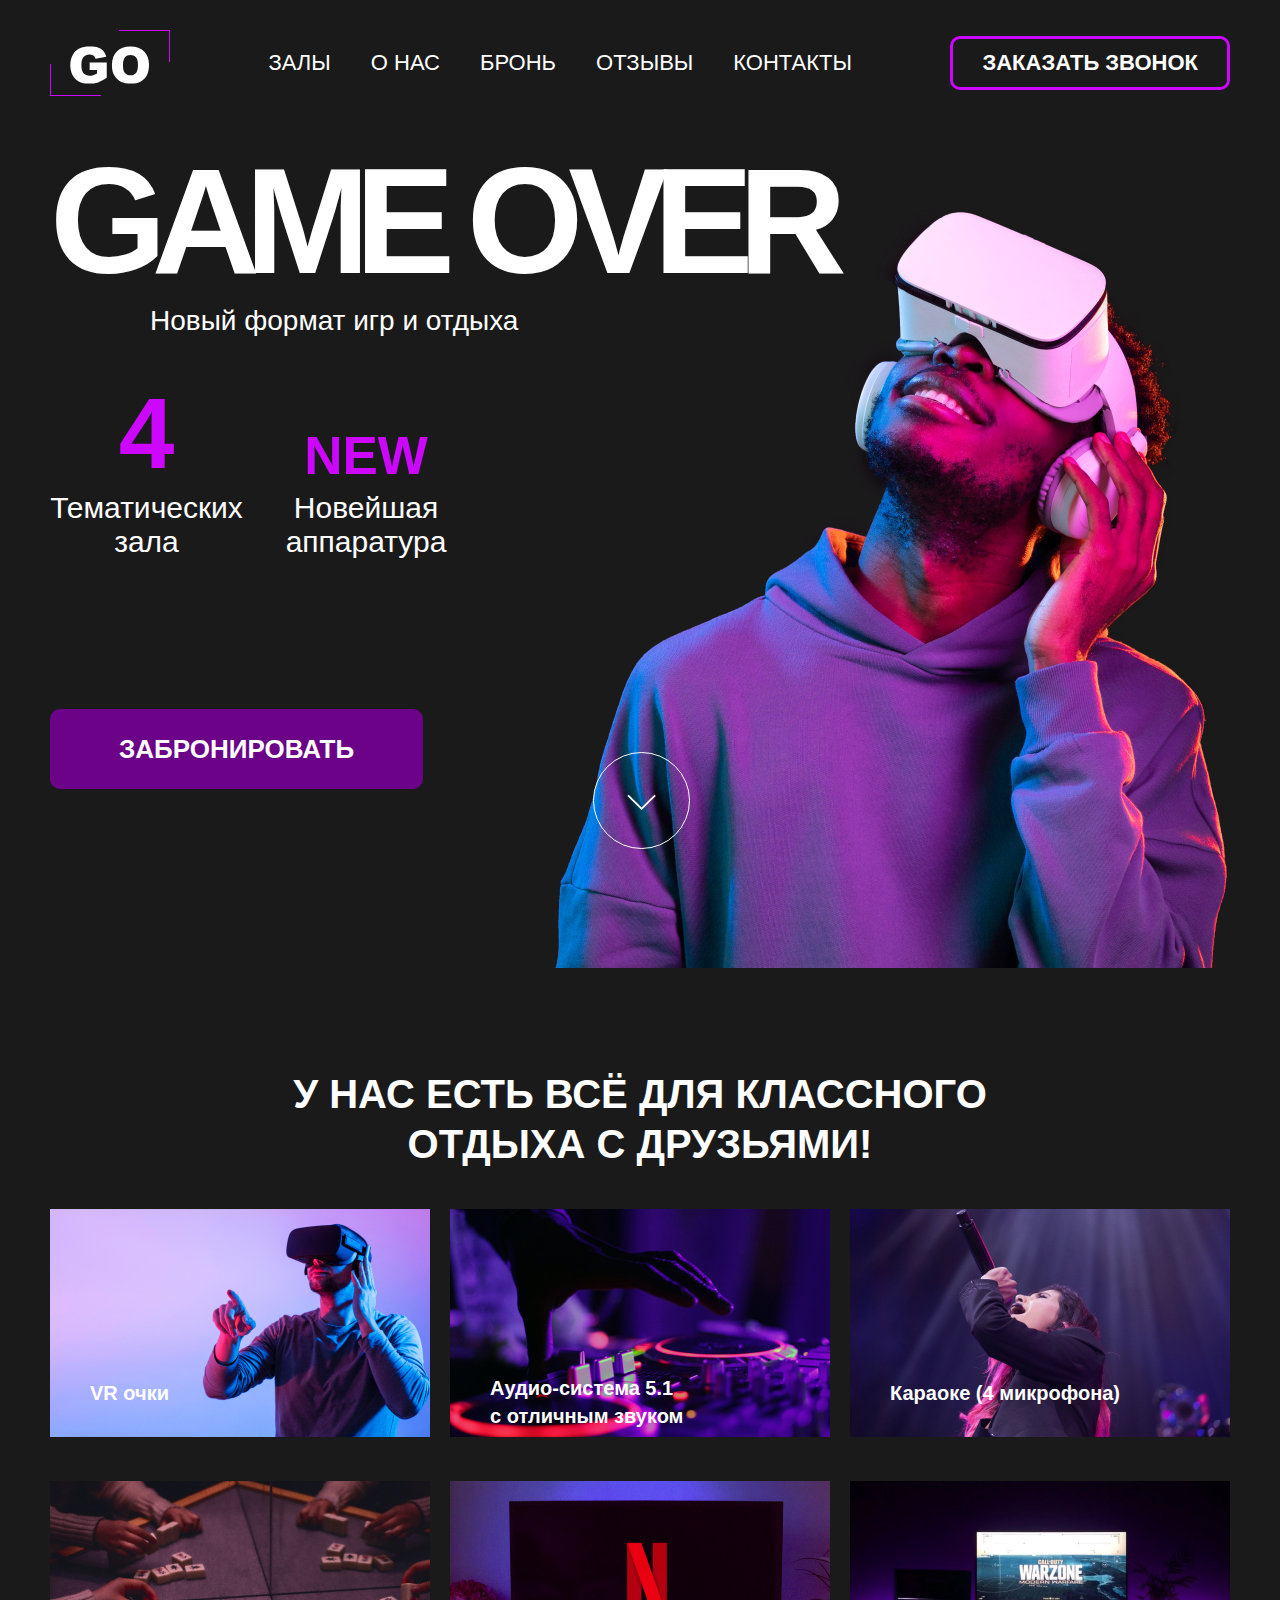
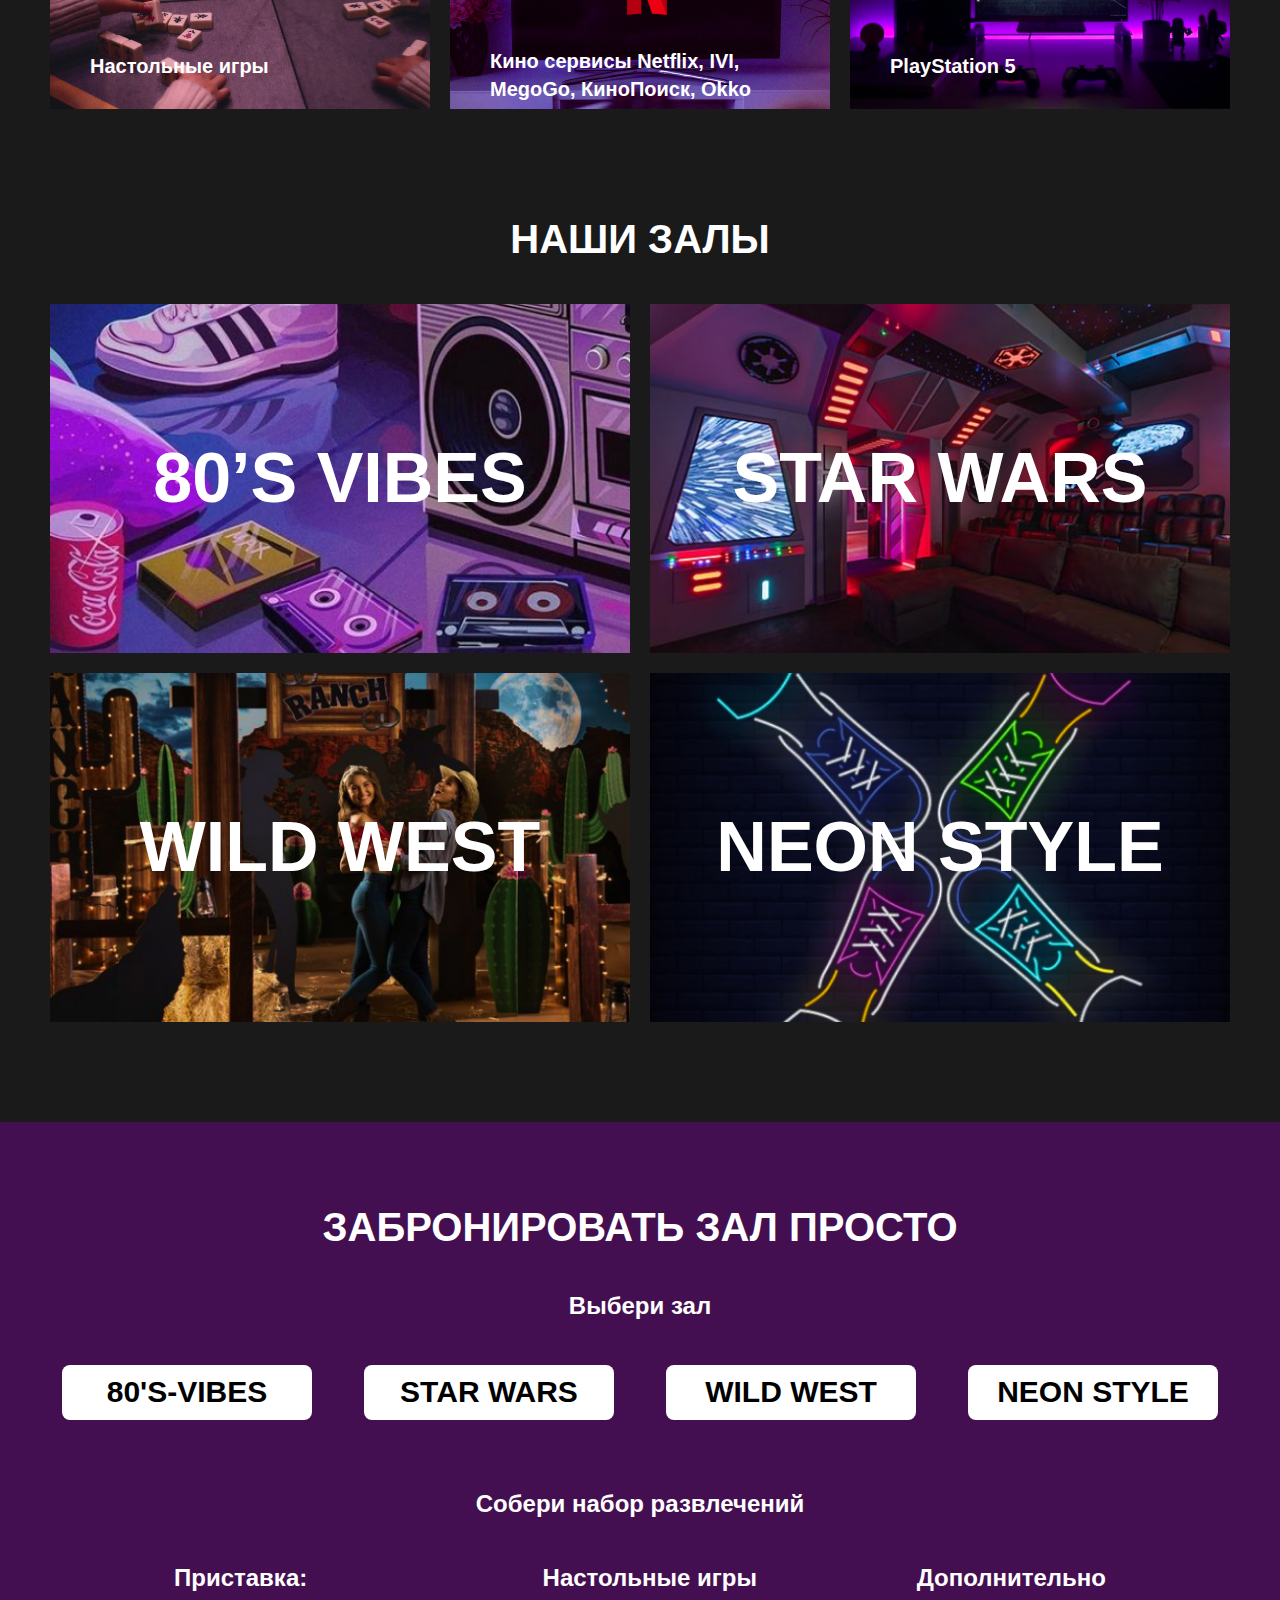
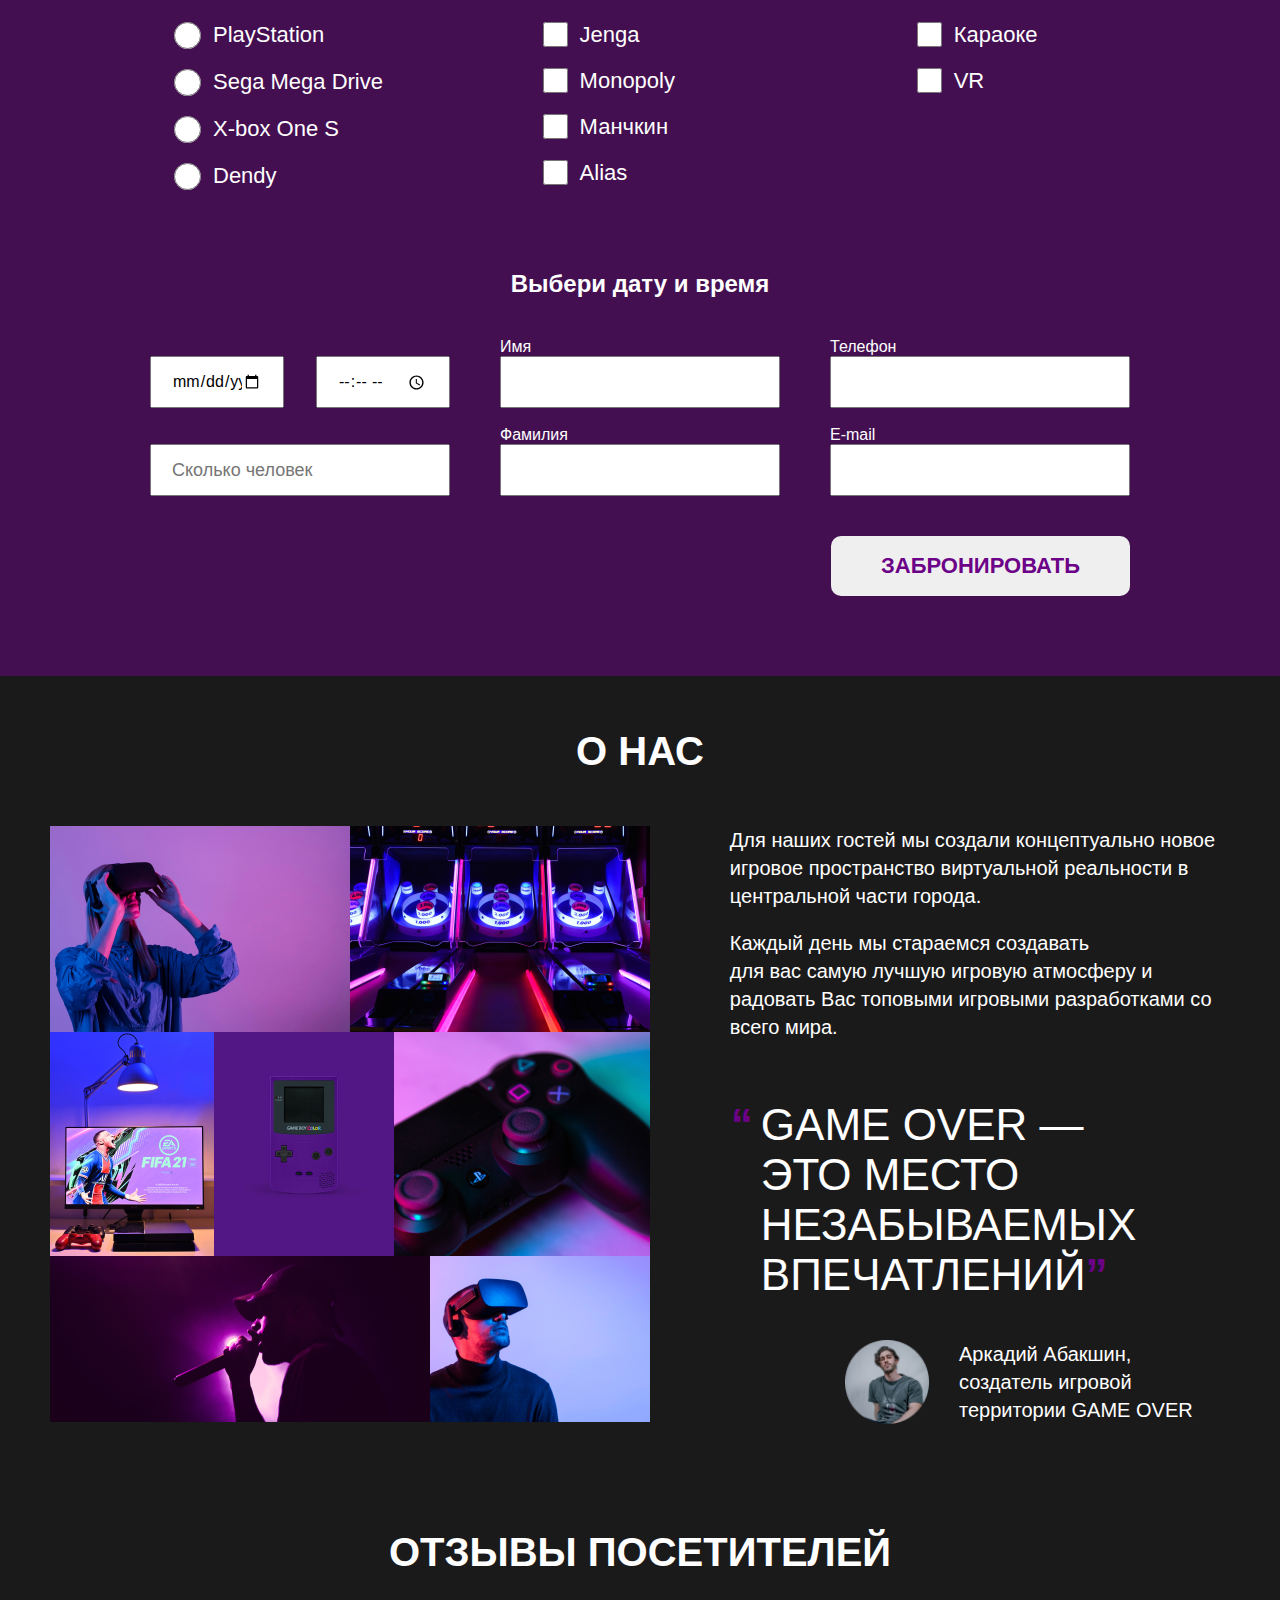
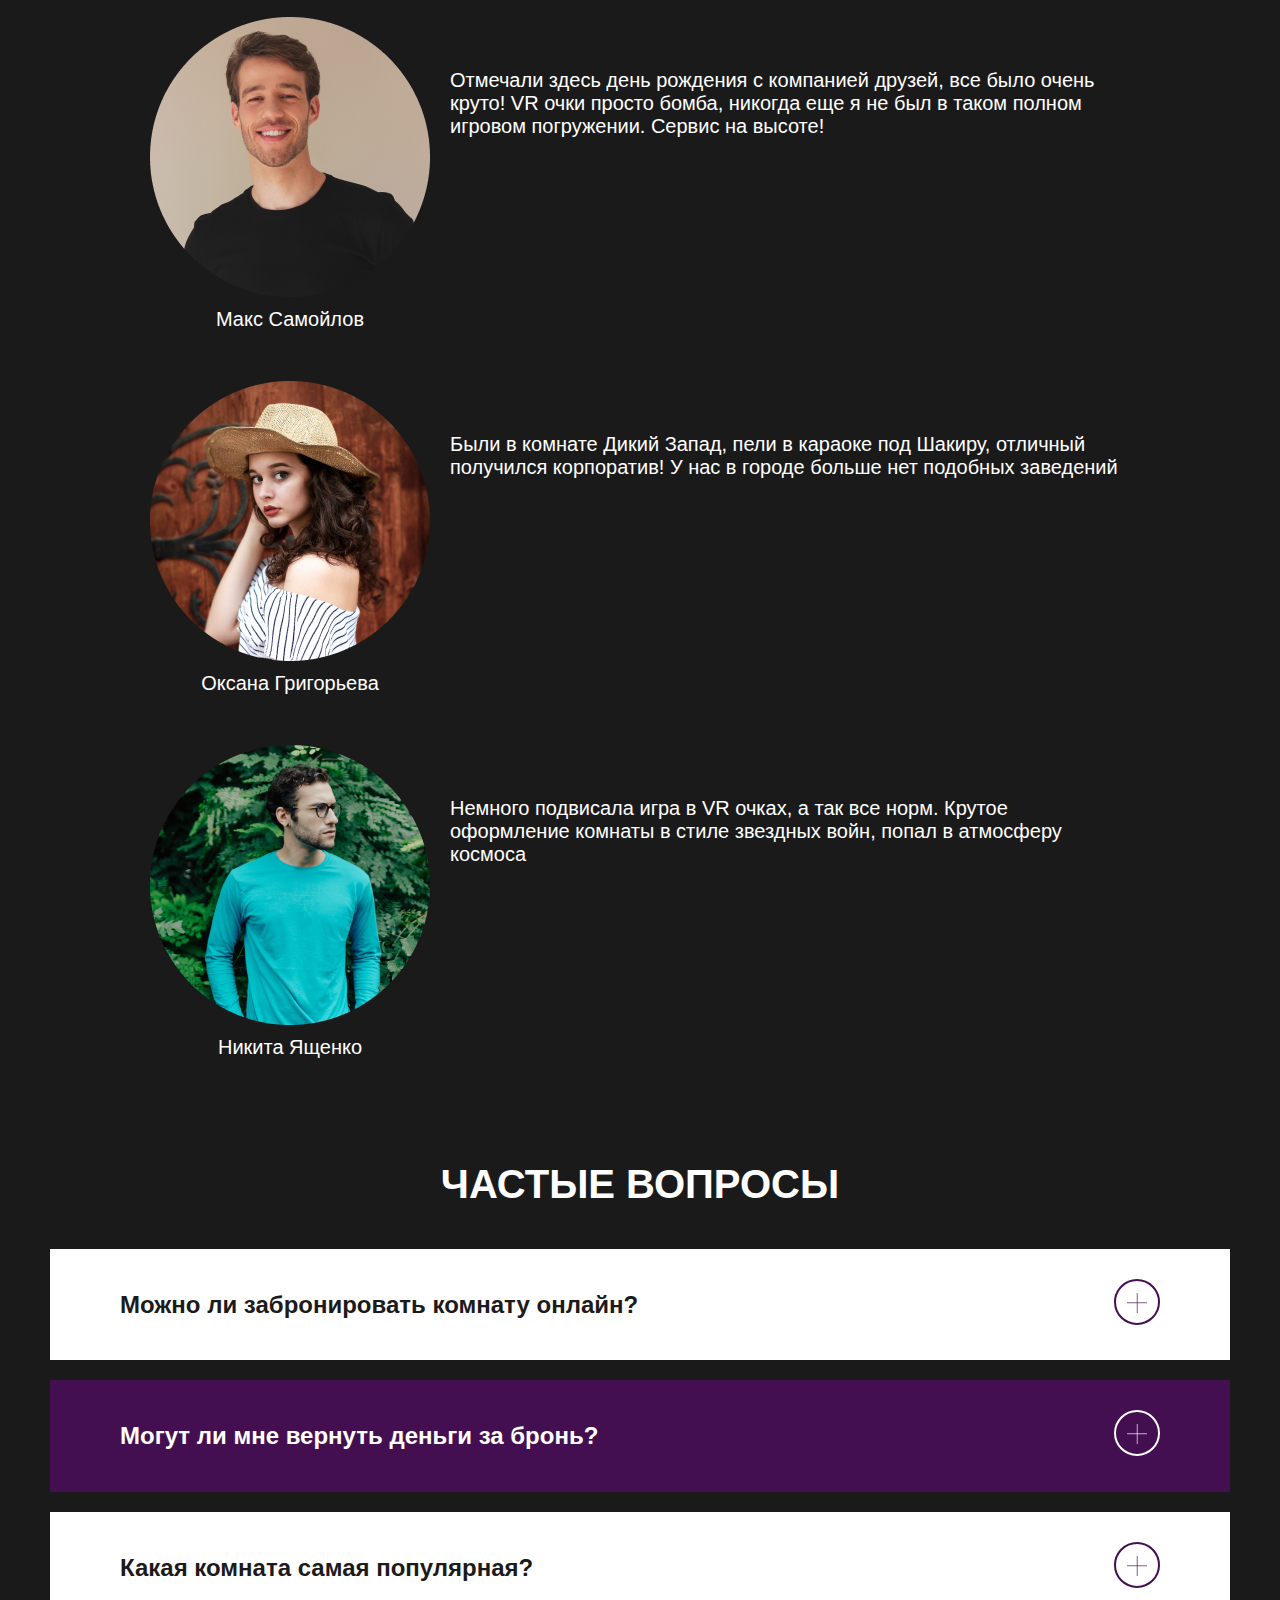
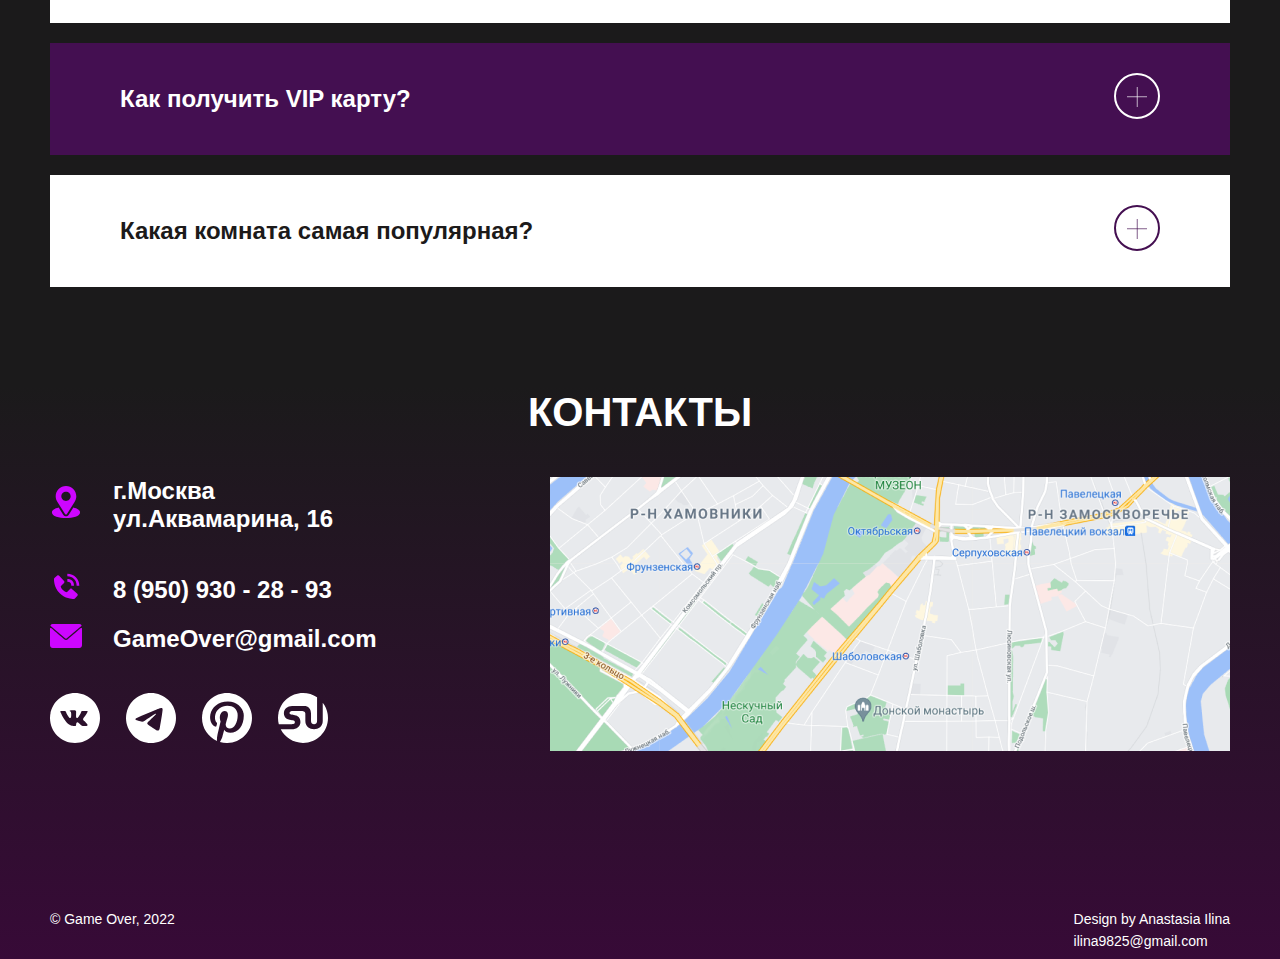
==== commit dbf9ddcf: "Модуль 3 урок 2" ====
--- a/index.html
+++ b/index.html
@@ -54,9 +54,7 @@
             </div>
           </div>
 
-
-            <a class="introduction__link" href="#reservation">Забронировать</a>
-
+          <a class="introduction__link" href="#reservation">Забронировать</a>
 
           <a class="introduction__arrow" href="#reservation"></a>
         </div>
@@ -400,11 +398,35 @@
           <h2 class="faq__title">Частые вопросы</h2>
 
           <ul>
-            <li class="faq__element">Можно ли забронировать комнату онлайн?</li>
-            <li class="faq__element">Могут ли мне вернуть деньги за бронь?</li>
-            <li class="faq__element">Какая комната самая популярная?</li>
-            <li class="faq__element">Как получить VIP карту?</li>
-            <li class="faq__element">Какая комната самая популярная?</li>
+            <li class="faq__element">
+              Можно ли забронировать комнату онлайн?
+
+              <div class="plus-w"></div>
+            </li>
+
+            <li class="faq__element">
+              Могут ли мне вернуть деньги за бронь?
+            
+              <div class="plus-p"></div>
+            </li>
+
+            <li class="faq__element">
+              Какая комната самая популярная?
+            
+              <div class="plus-w"></div>
+            </li>
+
+            <li class="faq__element">
+              Как получить VIP карту?
+            
+              <div class="plus-p"></div>
+            </li>
+
+            <li class="faq__element">
+              Какая комната самая популярная?
+            
+              <div class="plus-w"></div>
+            </li>
           </ul>
         </div>
       </section>
@@ -417,25 +439,66 @@
         <div class="contacts__flex">
           <div class="contacts__block_1">
             <a class="data contacts__address" href="#">
-              <div class="contacts__address_icon"></div>
+              <div class="contacts__icon">
+                <svg width="32" height="32" viewbox="0 0 32 32" fill="currentColor" xmlns="http://www.w3.org/2000/svg">
+                  <path d="M16 0C10.3772 0 5.6875 4.52938 5.6875 10.3125C5.6875 12.5126 6.34862 14.4745 7.61744 16.3129L15.2108 28.1616C15.5792 28.7376 16.4216 28.7365 16.7892 28.1616L24.4155 16.2726C25.657 14.5175 26.3125 12.4567 26.3125 10.3125C26.3125 4.62619 21.6863 0 16 0ZM16 15C13.4154 15 11.3125 12.8971 11.3125 10.3125C11.3125 7.72794 13.4154 5.625 16 5.625C18.5846 5.625 20.6875 7.72794 20.6875 10.3125C20.6875 12.8971 18.5846 15 16 15Z" />
+                  <path d="M23.329 21.5435L18.6083 28.9239C17.3864 30.829 14.6068 30.8228 13.3907 28.9257L8.66238 21.5454C4.50213 22.5073 1.9375 24.2693 1.9375 26.375C1.9375 30.0289 9.183 32 16 32C22.817 32 30.0625 30.0289 30.0625 26.375C30.0625 24.2678 27.4943 22.5048 23.329 21.5435Z"/>
+                  </svg>
+                  
+              </div>
               <div>г.Москва<br> ул.Аквамарина, 16</div>
             </a>
     
             <a class="data contacts__phone" href="#">
-              <div class="contacts__phone_icon"></div>
+              <div class="contacts__icon">
+                <svg width="32" height="32" viewBox="0 0 32 32" fill="currentColor" xmlns="http://www.w3.org/2000/svg">
+                  <path d="M26.6667 14.6652H29.3333C29.3333 7.82517 24.1693 2.6665 17.32 2.6665V5.33317C22.736 5.33317 26.6667 9.25717 26.6667 14.6652Z"/>
+                  <path d="M17.3333 10.6667C20.1373 10.6667 21.3333 11.8627 21.3333 14.6667H24C24 10.3667 21.6333 7.99999 17.3333 7.99999V10.6667ZM21.896 17.924C21.6398 17.6911 21.3031 17.5669 20.9571 17.5776C20.611 17.5883 20.2827 17.7331 20.0413 17.9813L16.8507 21.2627C16.0827 21.116 14.5387 20.6347 12.9493 19.0493C11.36 17.4587 10.8787 15.9107 10.736 15.148L14.0147 11.956C14.2632 11.7148 14.4082 11.3864 14.4189 11.0403C14.4296 10.6941 14.3052 10.3574 14.072 10.1013L9.14534 4.68399C8.91207 4.42714 8.58785 4.27133 8.24155 4.24967C7.89525 4.22801 7.55414 4.3422 7.29068 4.56799L4.39734 7.04933C4.16682 7.28068 4.02924 7.58859 4.01068 7.91466C3.99068 8.24799 3.60934 16.144 9.73201 22.2693C15.0733 27.6093 21.764 28 23.6067 28C23.876 28 24.0413 27.992 24.0853 27.9893C24.4114 27.9711 24.7191 27.8329 24.9493 27.6013L27.4293 24.7067C27.6553 24.4434 27.7697 24.1024 27.7483 23.7561C27.7269 23.4098 27.5713 23.0855 27.3147 22.852L21.896 17.924Z"/>
+                  </svg>
+                  
+              </div>
               <div>8 (950) 930 - 28 - 93</div>
             </a>
     
             <a class="data contacts__mail" href="#">
-              <div class="contacts__mail_icon"></div>
+              <div class="contacts__icon">
+                <svg width="32" height="32" viewBox="0 0 32 32" fill="currentColor" xmlns="http://www.w3.org/2000/svg">
+                  <path d="M0.668024 5.94725C5.0599 9.66669 12.7663 16.2103 15.0313 18.2506C15.3353 18.526 15.6615 18.666 16 18.666C16.3379 18.666 16.6635 18.5273 16.9668 18.2533C19.2338 16.2109 26.9401 9.66669 31.3321 5.94725C31.6055 5.71612 31.6472 5.30987 31.4258 5.02731C30.9141 4.37437 30.1511 4 29.3333 4H2.66671C1.84902 4 1.08596 4.37438 0.574274 5.02738C0.352899 5.30988 0.394587 5.71612 0.668024 5.94725Z"/>
+                  <path d="M31.6133 7.96303C31.377 7.85303 31.099 7.89141 30.9024 8.05941C26.0319 12.1883 19.8158 17.4807 17.86 19.243C16.7623 20.2338 15.2389 20.2338 14.1386 19.2417C12.054 17.3634 5.0735 11.4292 1.09763 8.05934C0.899688 7.89134 0.621063 7.85428 0.386687 7.96297C0.151062 8.07241 0 8.30809 0 8.56784V25.3335C0 26.8042 1.19594 28.0002 2.66669 28.0002H29.3334C30.8041 28.0002 32 26.8042 32 25.3335V8.56784C32 8.30809 31.8489 8.07178 31.6133 7.96303Z"/>
+                  </svg>
+                  
+              </div>
               <div>GameOver@gmail.com</div>
             </a>
             
             <ul class="contacts__elem">
-              <li><a class="contacts__elem_vk" href="#"></a></li>
-              <li><a class="contacts__elem_telegram" href="#"></a></li>
-              <li><a class="contacts__elem_pinterest" href="#"></a></li>
-              <li><a class="contacts__elem_stum" href="#"></a></li>
+              <li><a class="contacts__link contacts__elem_vk" href="#">
+                <svg width="50" height="50" viewbox="0 0 50 50" fill="currentColor" xmlns="http://www.w3.org/2000/svg">
+                  <path d="M25 0C11.1927 0 0 11.1927 0 25C0 38.8073 11.1927 50 25 50C38.8073 50 50 38.8073 50 25C50 11.1927 38.8073 0 25 0ZM34.6146 28.2057C34.6146 28.2057 36.8255 30.388 37.3698 31.401C37.3854 31.4219 37.3932 31.4427 37.3984 31.4531C37.6198 31.8255 37.6719 32.1146 37.5625 32.3307C37.3802 32.6901 36.7552 32.8672 36.5417 32.8828H32.6354C32.3646 32.8828 31.7969 32.8125 31.1094 32.3385C30.5807 31.9687 30.0599 31.362 29.5521 30.7708C28.7943 29.8906 28.138 29.1302 27.4766 29.1302C27.3925 29.1301 27.309 29.1432 27.2292 29.1693C26.7292 29.3307 26.0885 30.0443 26.0885 31.9453C26.0885 32.5391 25.6198 32.8802 25.2891 32.8802H23.5C22.8906 32.8802 19.7161 32.6667 16.9036 29.7005C13.4609 26.0677 10.362 18.7812 10.3359 18.7135C10.1406 18.2422 10.5443 17.9896 10.9844 17.9896H14.9297C15.4557 17.9896 15.6276 18.3099 15.7474 18.5937C15.888 18.9245 16.4036 20.2396 17.25 21.7188C18.6224 24.1302 19.4635 25.1094 20.138 25.1094C20.2645 25.1079 20.3887 25.0757 20.5 25.0156C21.3802 24.526 21.2161 21.388 21.1771 20.737C21.1771 20.6146 21.1745 19.3333 20.724 18.7187C20.401 18.2734 19.8516 18.1042 19.5182 18.0417C19.6531 17.8555 19.8309 17.7045 20.0365 17.6016C20.6406 17.2995 21.7292 17.2552 22.8099 17.2552H23.4115C24.5833 17.2708 24.8854 17.3464 25.3099 17.4531C26.1693 17.6589 26.1875 18.2135 26.112 20.112C26.0885 20.651 26.0651 21.2604 26.0651 21.9792C26.0651 22.1354 26.0573 22.3021 26.0573 22.4792C26.0312 23.4453 26 24.5417 26.6823 24.9922C26.7713 25.048 26.8741 25.0778 26.9792 25.0781C27.2161 25.0781 27.9297 25.0781 29.862 21.763C30.4579 20.696 30.9758 19.5872 31.4115 18.4453C31.4505 18.3776 31.5651 18.1693 31.7005 18.0885C31.8005 18.0376 31.9113 18.0117 32.0234 18.013H36.6615C37.1667 18.013 37.513 18.0885 37.5781 18.2839C37.6927 18.5937 37.5573 19.5391 35.4401 22.4062L34.4948 23.6536C32.5755 26.1693 32.5755 26.2969 34.6146 28.2057Z"/>
+                  </svg>
+              </a></li>
+
+              <li><a class="contacts__link contacts__elem_telegram" href="#">
+                <svg width="50" height="50" viewBox="0 0 50 50" fill="currentColor" xmlns="http://www.w3.org/2000/svg">
+                  <path d="M49.9999 25C49.9999 31.6304 47.366 37.9893 42.6775 42.6777C37.9891 47.3661 31.6303 50 24.9999 50C18.3695 50 12.0106 47.3661 7.32221 42.6777C2.6338 37.9893 -0.00012207 31.6304 -0.00012207 25C-0.00012207 18.3696 2.6338 12.0107 7.32221 7.32233C12.0106 2.63392 18.3695 0 24.9999 0C31.6303 0 37.9891 2.63392 42.6775 7.32233C47.366 12.0107 49.9999 18.3696 49.9999 25ZM25.8968 18.4563C23.4655 19.4688 18.603 21.5625 11.3155 24.7375C10.1343 25.2062 9.51238 25.6687 9.45613 26.1187C9.36238 26.8781 10.3155 27.1781 11.6124 27.5875L12.1593 27.7594C13.4343 28.175 15.153 28.6594 16.0436 28.6781C16.8561 28.6969 17.7593 28.3656 18.7561 27.6781C25.5655 23.0813 29.0811 20.7594 29.2999 20.7094C29.4561 20.6719 29.6749 20.6281 29.8186 20.7594C29.9655 20.8875 29.9499 21.1344 29.9343 21.2C29.8405 21.6031 26.0999 25.0781 24.1655 26.8781C23.5624 27.4406 23.1343 27.8375 23.0468 27.9281C22.8541 28.125 22.6582 28.3188 22.4593 28.5094C21.2718 29.6531 20.3843 30.5094 22.5061 31.9094C23.528 32.5844 24.3468 33.1375 25.1624 33.6937C26.0499 34.3 26.9374 34.9031 28.0874 35.6594C28.378 35.8469 28.6593 36.05 28.9311 36.2437C29.9655 36.9812 30.8999 37.6437 32.0468 37.5375C32.7155 37.475 33.4061 36.85 33.7561 34.975C34.5843 30.5469 36.2124 20.9562 36.5874 17.0031C36.6103 16.6745 36.5966 16.3444 36.5468 16.0187C36.5173 15.756 36.3902 15.5139 36.1905 15.3406C35.9062 15.1443 35.5672 15.0427 35.2218 15.05C34.2843 15.0656 32.8374 15.5688 25.8968 18.4563Z"/>
+                  </svg>
+                  
+              </a></li>
+
+              <li><a class="contacts__link contacts__elem_pinterest" href="#">
+                <svg width="50" height="50" viewBox="0 0 50 50" fill="currentColor" xmlns="http://www.w3.org/2000/svg">
+                  <path d="M25.0005 0C11.1947 0 -0.00012207 11.1936 -0.00012207 25.0006C-0.00012207 35.2378 6.15565 44.0314 14.9646 47.8981C14.8941 46.1526 14.9512 44.0558 15.3999 42.159C15.8806 40.1282 18.6165 28.5359 18.6165 28.5359C18.6165 28.5359 17.8178 26.9397 17.8178 24.5808C17.8178 20.8763 19.9653 18.1077 22.6383 18.1077C24.9121 18.1077 26.0108 19.8154 26.0108 21.8609C26.0108 24.1468 24.5537 27.5635 23.8037 30.7327C23.1768 33.3859 25.1339 35.5481 27.7499 35.5481C32.4864 35.5481 35.6762 29.4647 35.6762 22.2558C35.6762 16.7782 31.9864 12.6769 25.2742 12.6769C17.6903 12.6769 12.9659 18.3321 12.9659 24.6487C12.9659 26.8282 13.6082 28.3635 14.6146 29.5513C15.0768 30.0981 15.1409 30.318 14.9736 30.9462C14.8537 31.4058 14.5781 32.5128 14.4646 32.9519C14.2986 33.5853 13.7858 33.8109 13.2127 33.5776C9.71975 32.1513 8.09283 28.3263 8.09283 24.0263C8.09283 16.9237 14.0819 8.40898 25.9601 8.40898C35.5056 8.40898 41.7877 15.316 41.7877 22.732C41.7877 32.5378 36.3351 39.8647 28.298 39.8647C25.5999 39.8647 23.0608 38.4051 22.1909 36.7487C22.1909 36.7487 20.7396 42.5077 20.4326 43.6218C19.9024 45.5494 18.8646 47.4763 17.9159 48.9769C20.2162 49.6571 22.6024 50.0025 25.0012 50.0026C38.8063 50.0013 49.9999 38.8071 49.9999 25.0006C49.9999 11.1936 38.8063 0 25.0005 0Z"/>
+                  </svg>
+                  
+              </a></li>
+                
+              <li><a class="contacts__link contacts__elem_stum" href="#">
+                <svg width="50" height="50" viewBox="0 0 50 50" fill="currentColor" xmlns="http://www.w3.org/2000/svg">
+                  <path fill-rule="evenodd" clip-rule="evenodd" d="M44.7442 9.66943C48.1584 14.0497 50.0085 19.4465 49.9999 25.0002C49.9999 38.8053 38.8051 50.0002 25.0006 50.0002C15.2871 50.0002 6.866 44.4579 2.72754 36.3649H13.6237C18.816 36.3649 22.4429 33.5662 22.4429 29.0925C22.4429 19.6111 11.5051 23.4739 11.5051 20.1092C11.5051 18.488 12.8057 17.8983 15.1859 17.8983H22.7692C24.8711 17.8983 27.3435 18.2752 27.3435 20.5688V28.1245C27.3435 33.5957 31.616 36.3643 36.0442 36.3643C40.548 36.3643 44.7435 33.5957 44.7435 28.1245V9.66943H44.7442Z"/>
+                  <path fill-rule="evenodd" clip-rule="evenodd" d="M25.0005 2.43241e-05C30.0173 -0.00698868 34.919 1.50262 39.0627 4.33079V28.3013C39.0627 29.9628 37.7037 31.3224 36.0447 31.3224C34.3838 31.3224 33.0261 29.9628 33.0261 28.3013V21.1186C33.0261 15.3846 30.1242 12.9994 26.3447 12.9994H14.0441C9.59091 12.9994 5.89668 15.834 5.89668 20.3289C5.89668 22.6289 6.88193 25.9994 11.5415 26.8353C15.3371 27.5186 16.8351 27.3199 16.8351 29.3506C16.8351 31.3224 14.6262 31.3224 11.7101 31.3224H0.80822C0.269706 29.2582 -0.00195208 27.1334 -0.000112793 25C-0.000112793 11.1981 11.196 2.43241e-05 25.0005 2.43241e-05Z"/>
+                  </svg>
+              </a>
+              </li>
             </ul>
           </div>
   
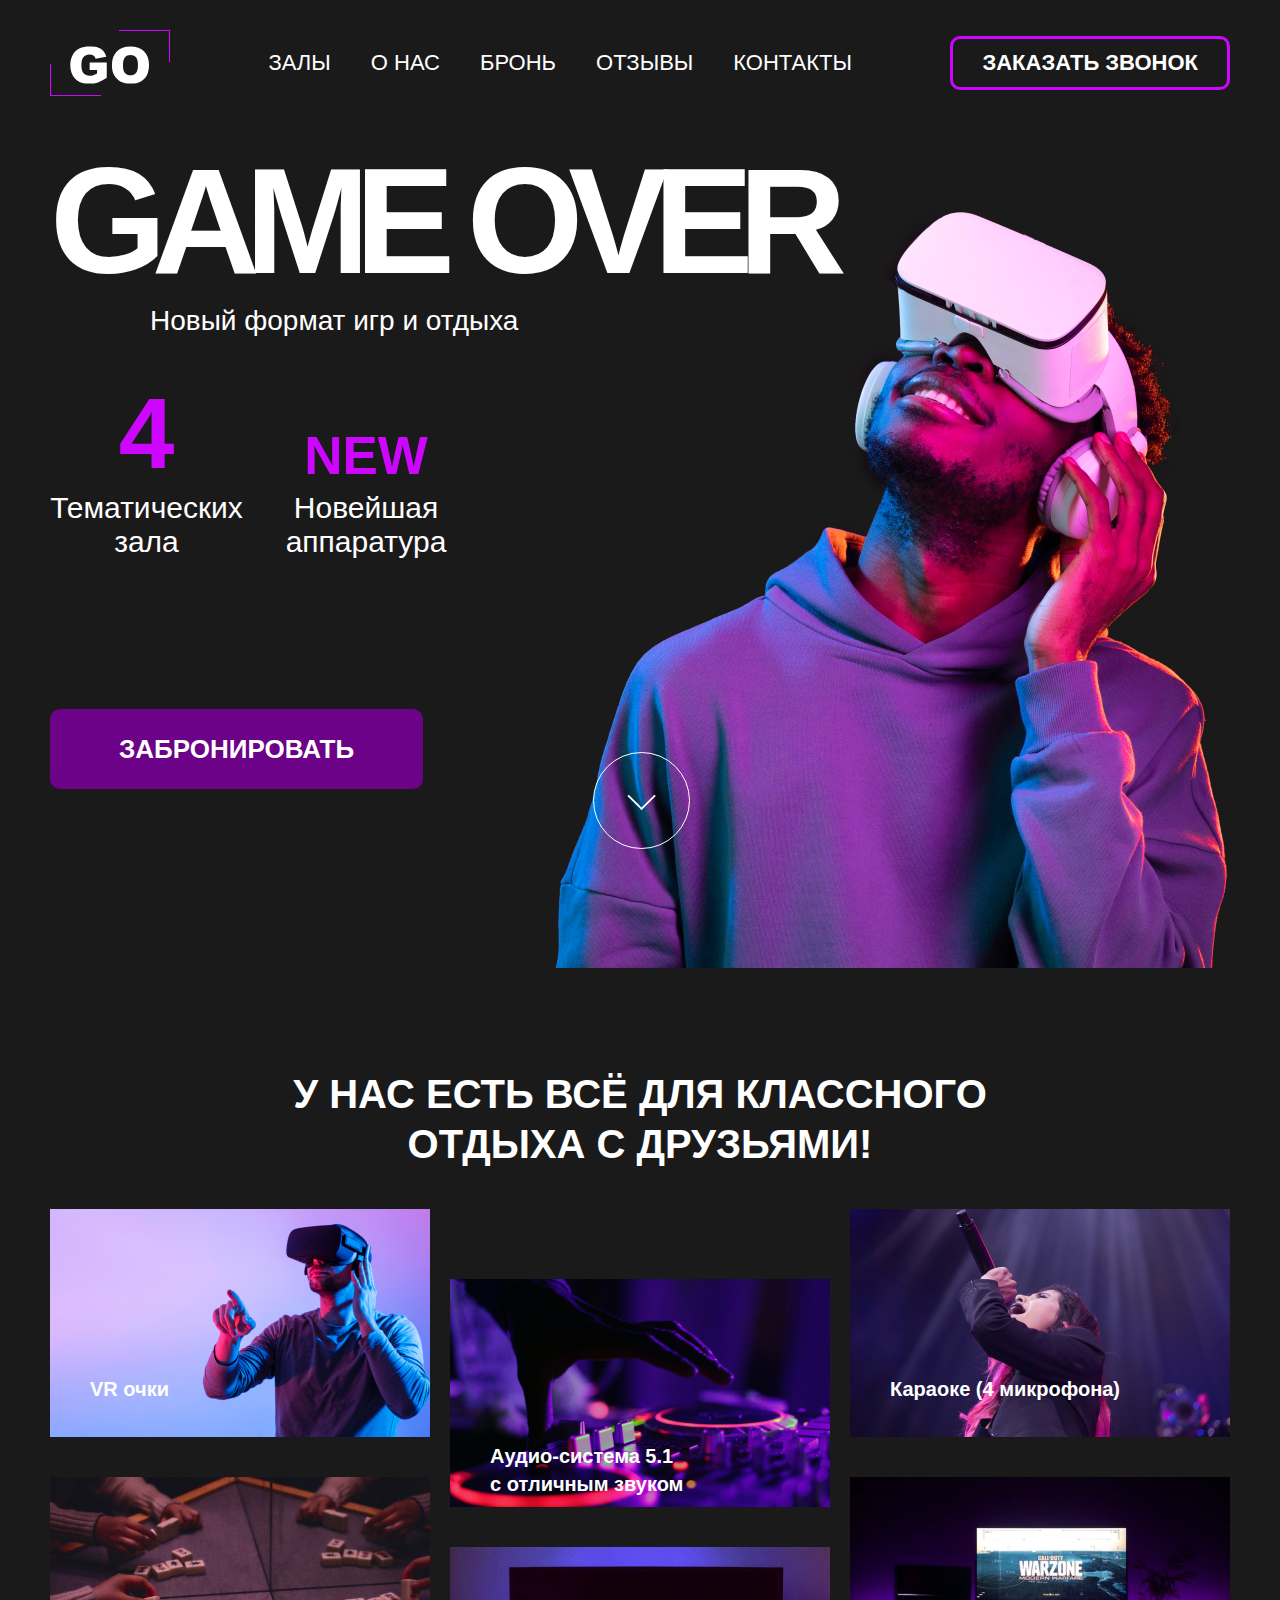
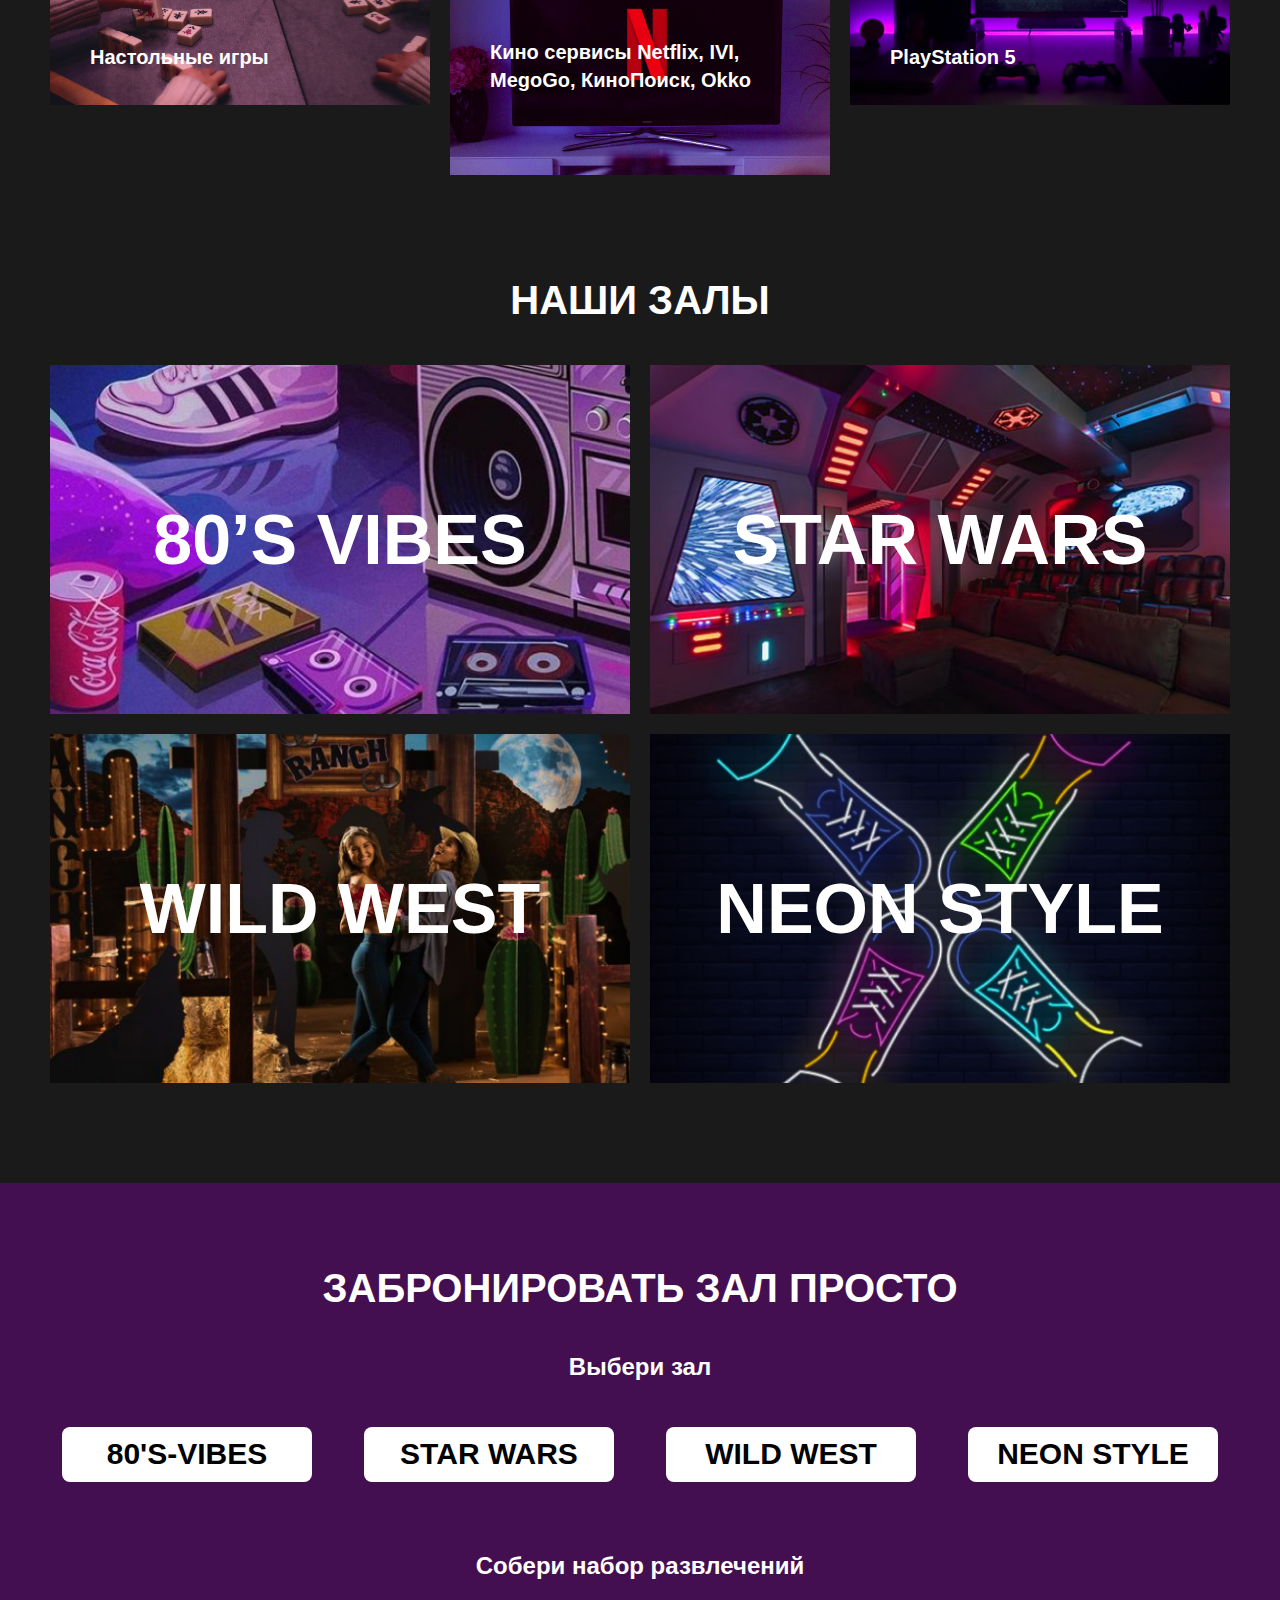
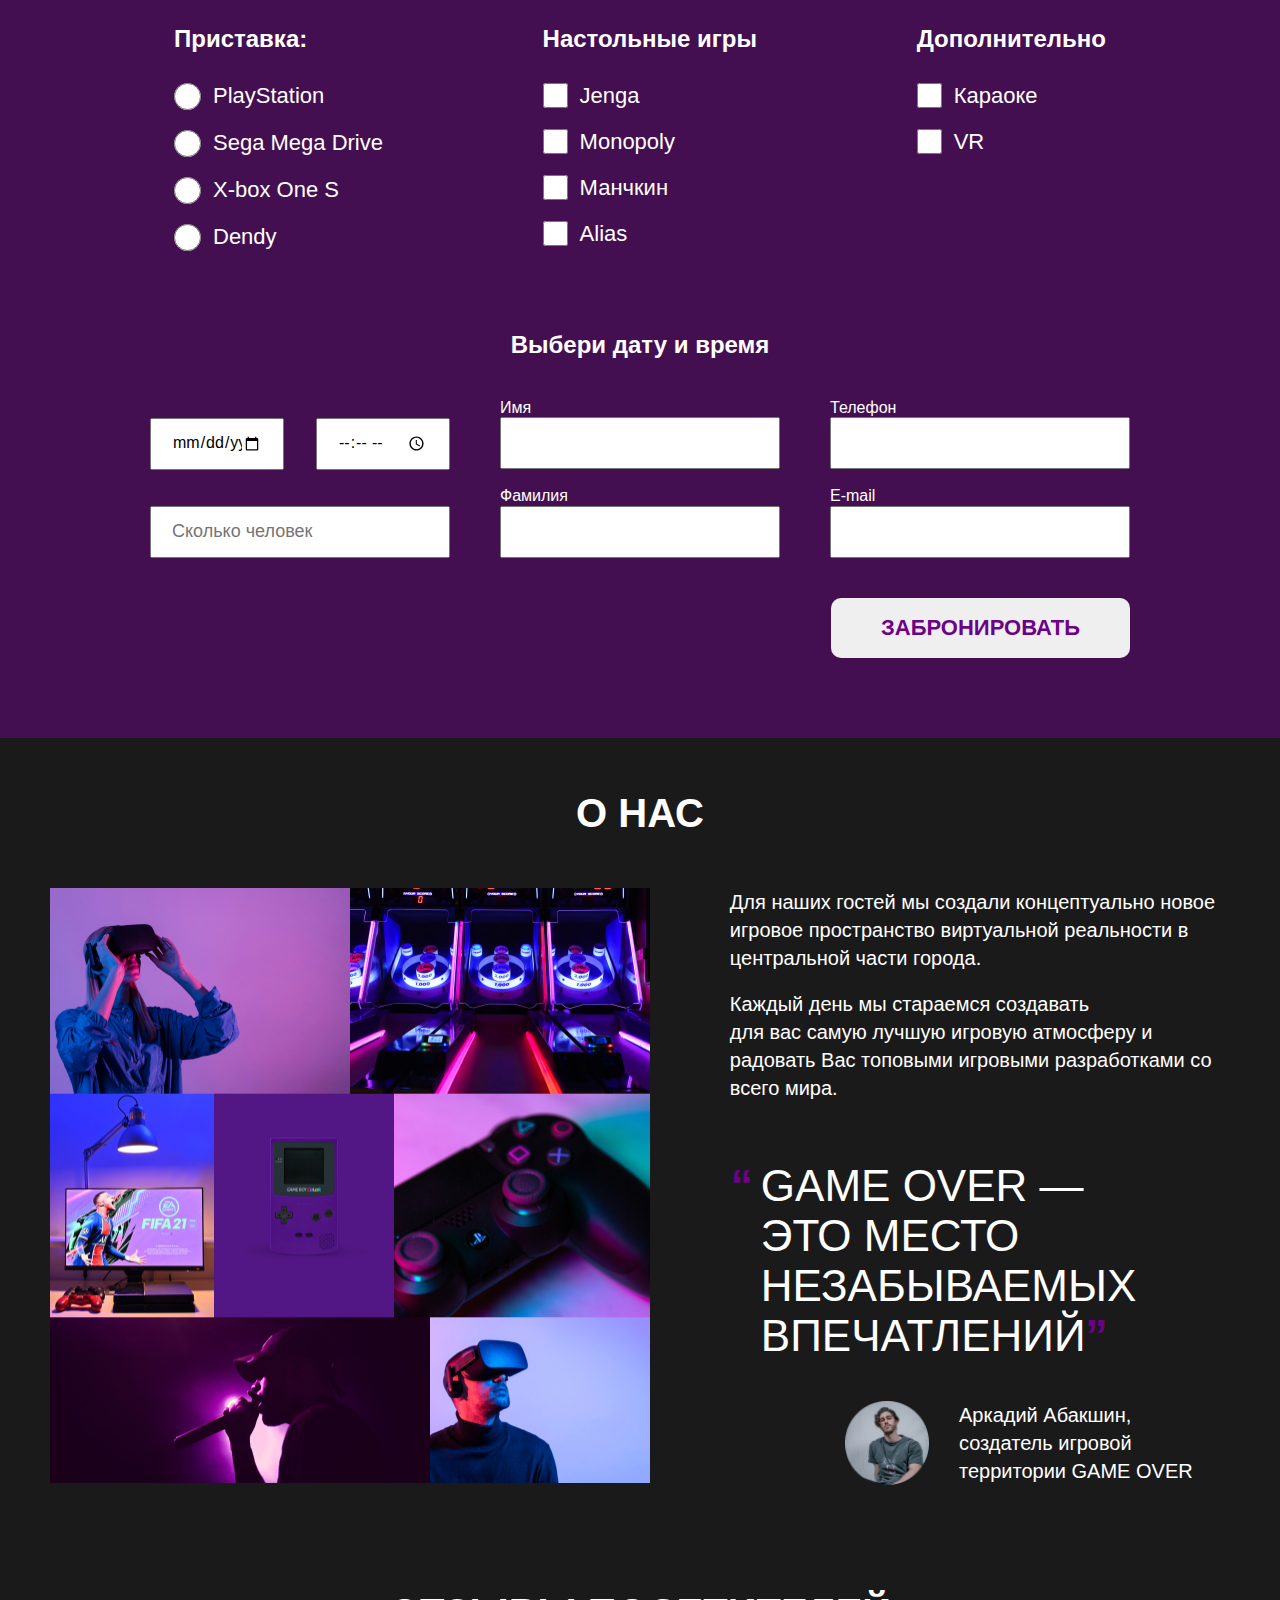
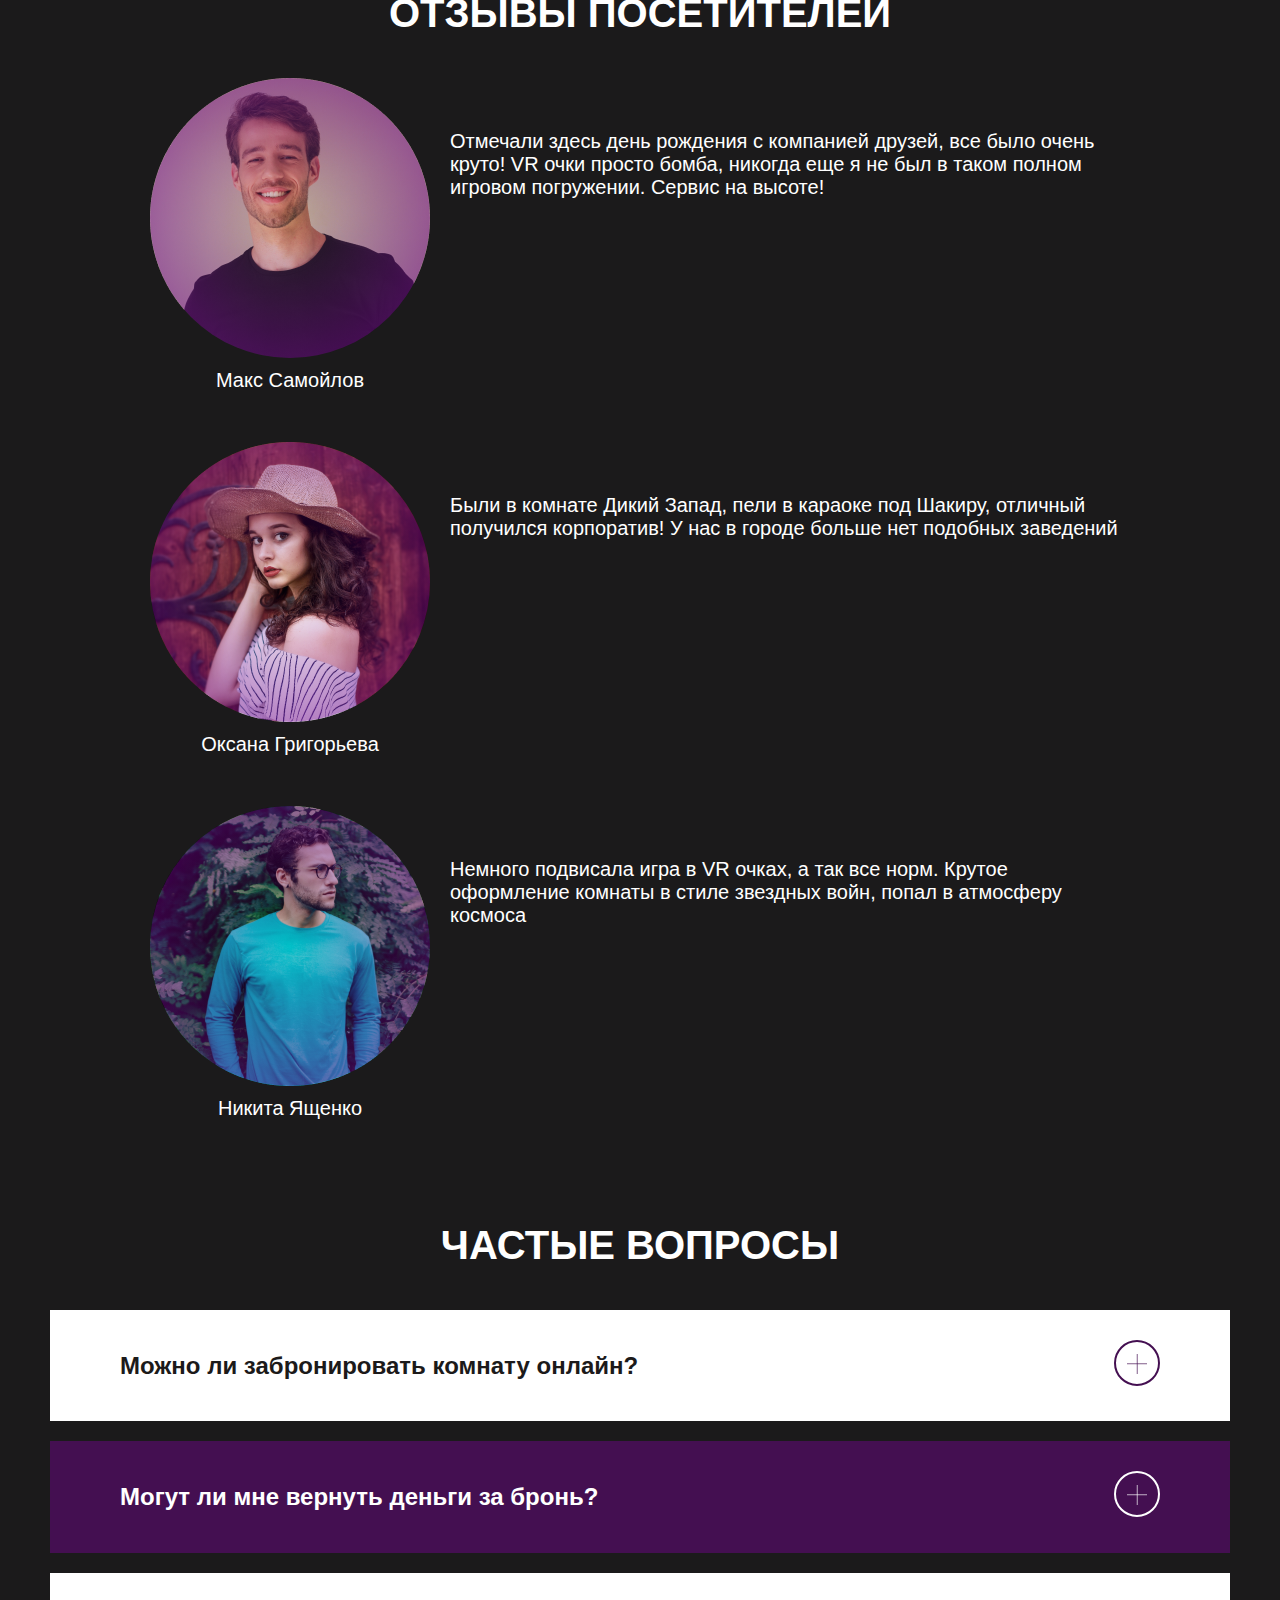
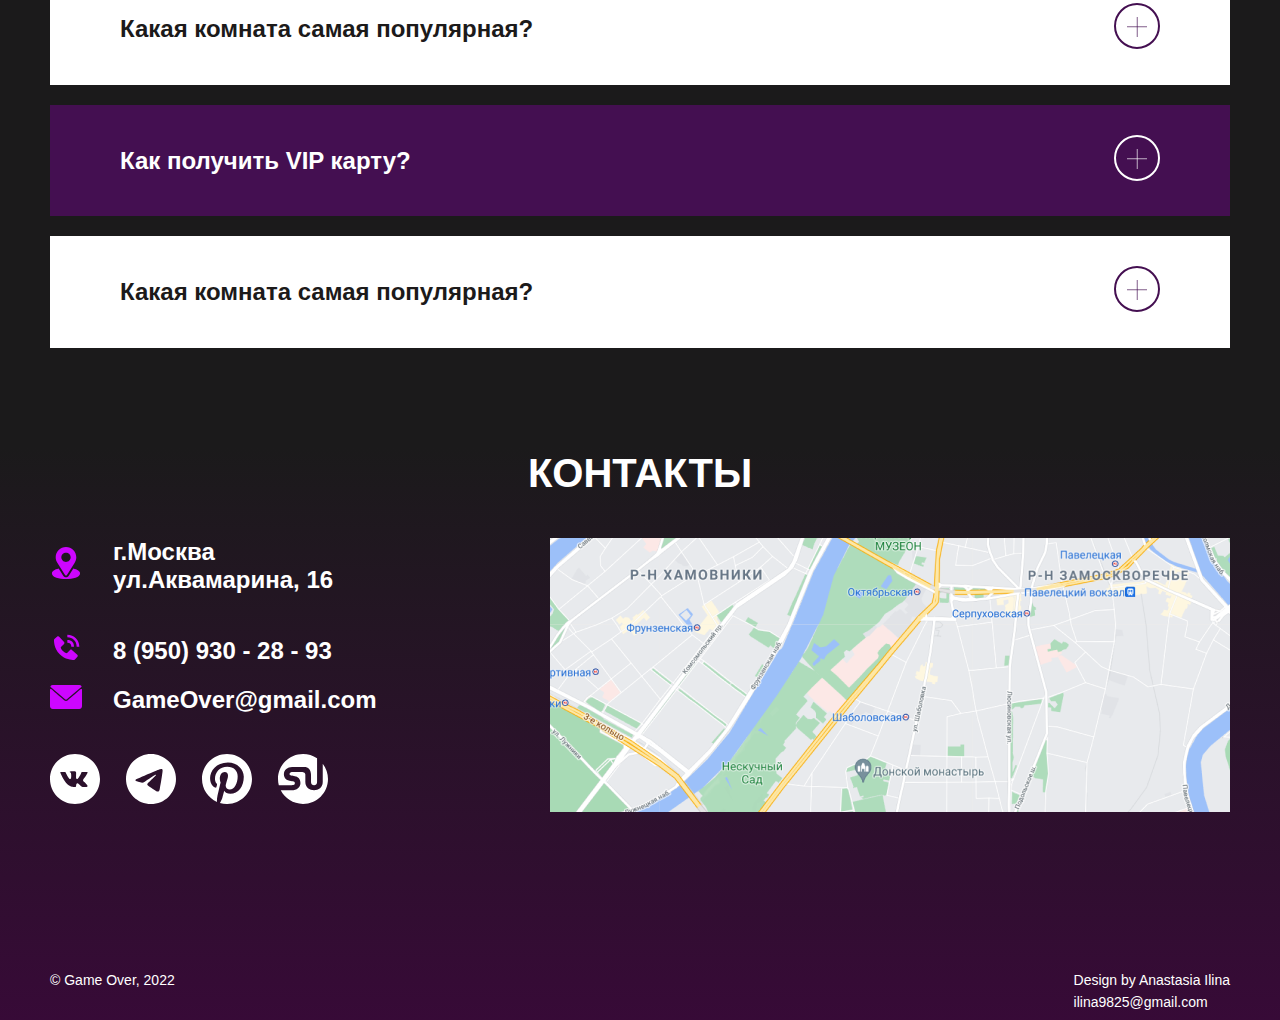
==== commit add64036: "54321" ====
--- a/index.html
+++ b/index.html
@@ -76,7 +76,7 @@
             </li>
 
             <li class="we-have__item">
-              <figure class="we-have__figure">
+              <figure class="we-have__figure we-have__img_padding">
                 <img class="we-have__img" src="/img/audio.jpg" alt="Аудио-система">
                 <figcaption class="we-have__figcap we-have__figcap_width1">Аудио-система 5.1 с отличным звуком</figcaption>
               </figure>
@@ -97,7 +97,7 @@
             </li>
 
             <li class="we-have__item">
-              <figure class="we-have__figure">
+              <figure class="we-have__figure we-have__img_padding">
                 <img class="we-have__img" src="/img/netflix.jpg" alt="Кино сервисы">
                 <figcaption class="we-have__figcap we-have__figcap_width2">Кино сервисы Netflix, IVI, MegoGo, КиноПоиск, Okko</figcaption>
               </figure>
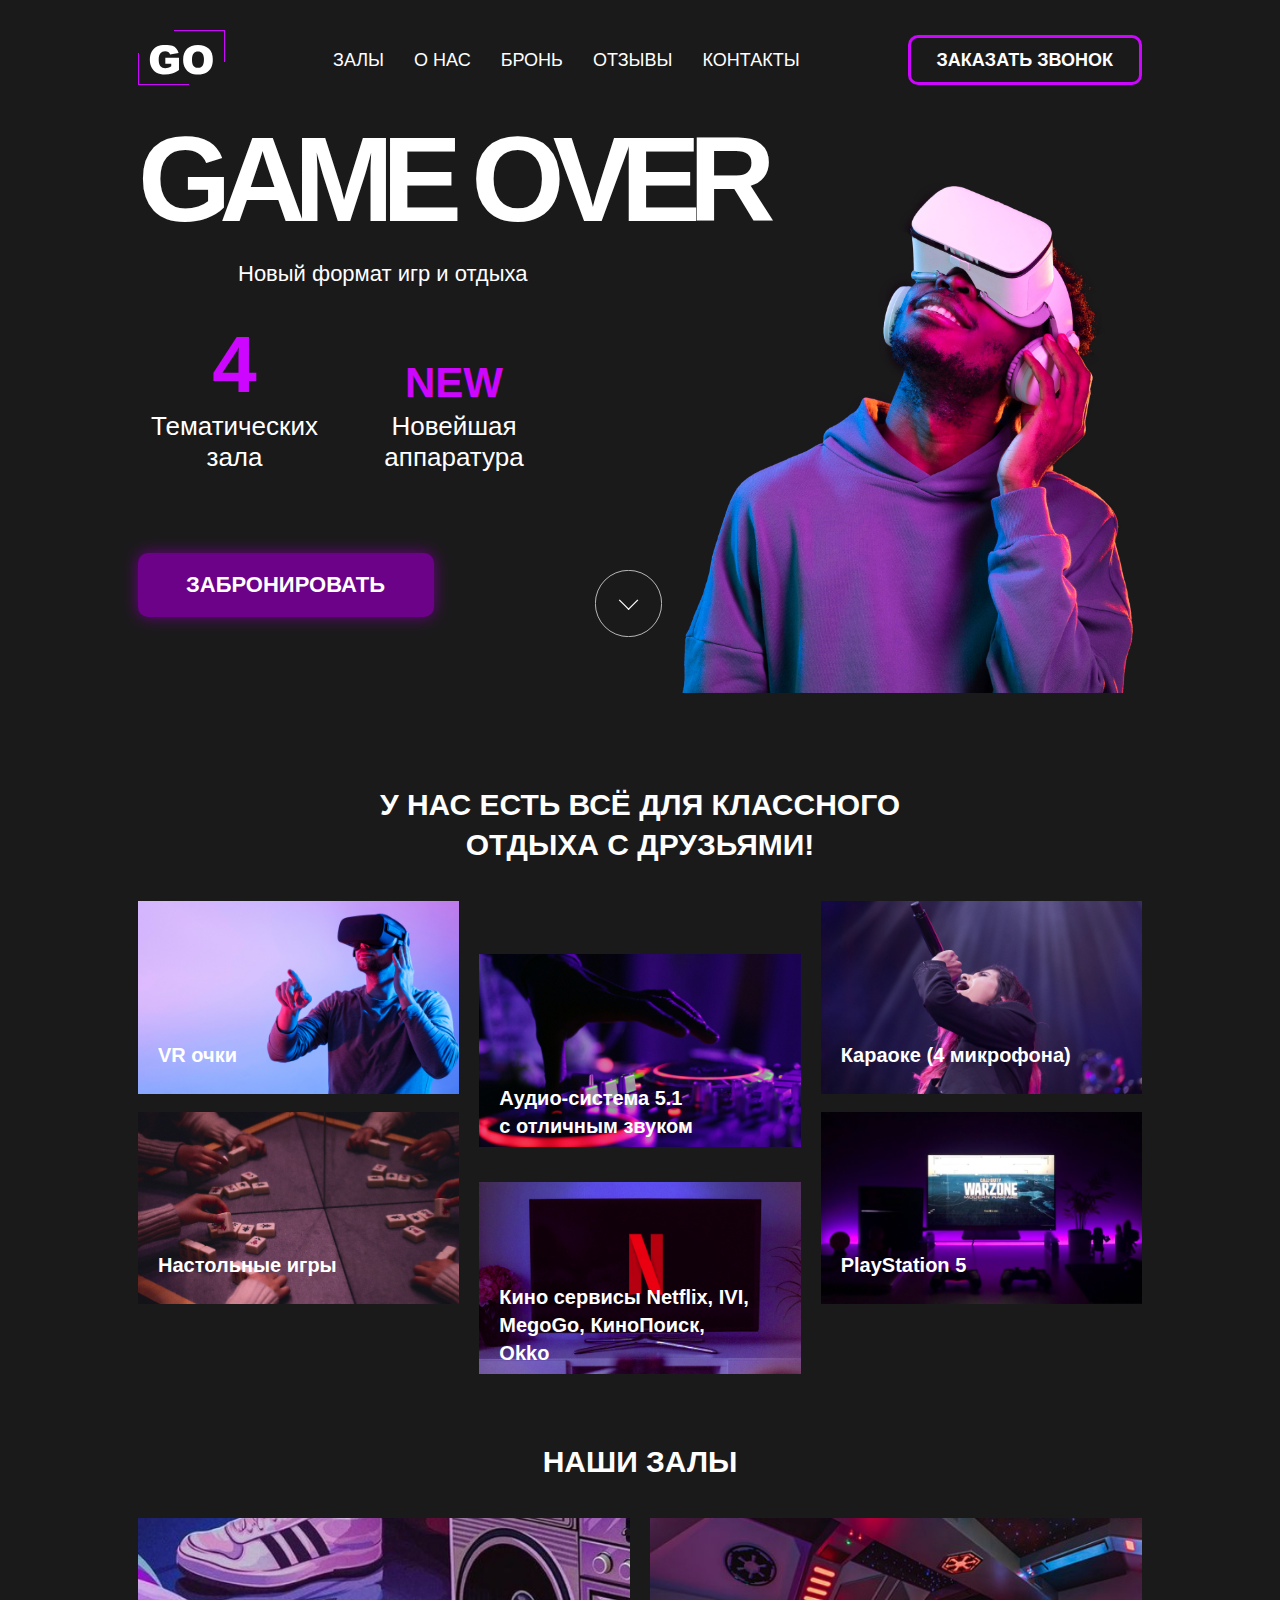
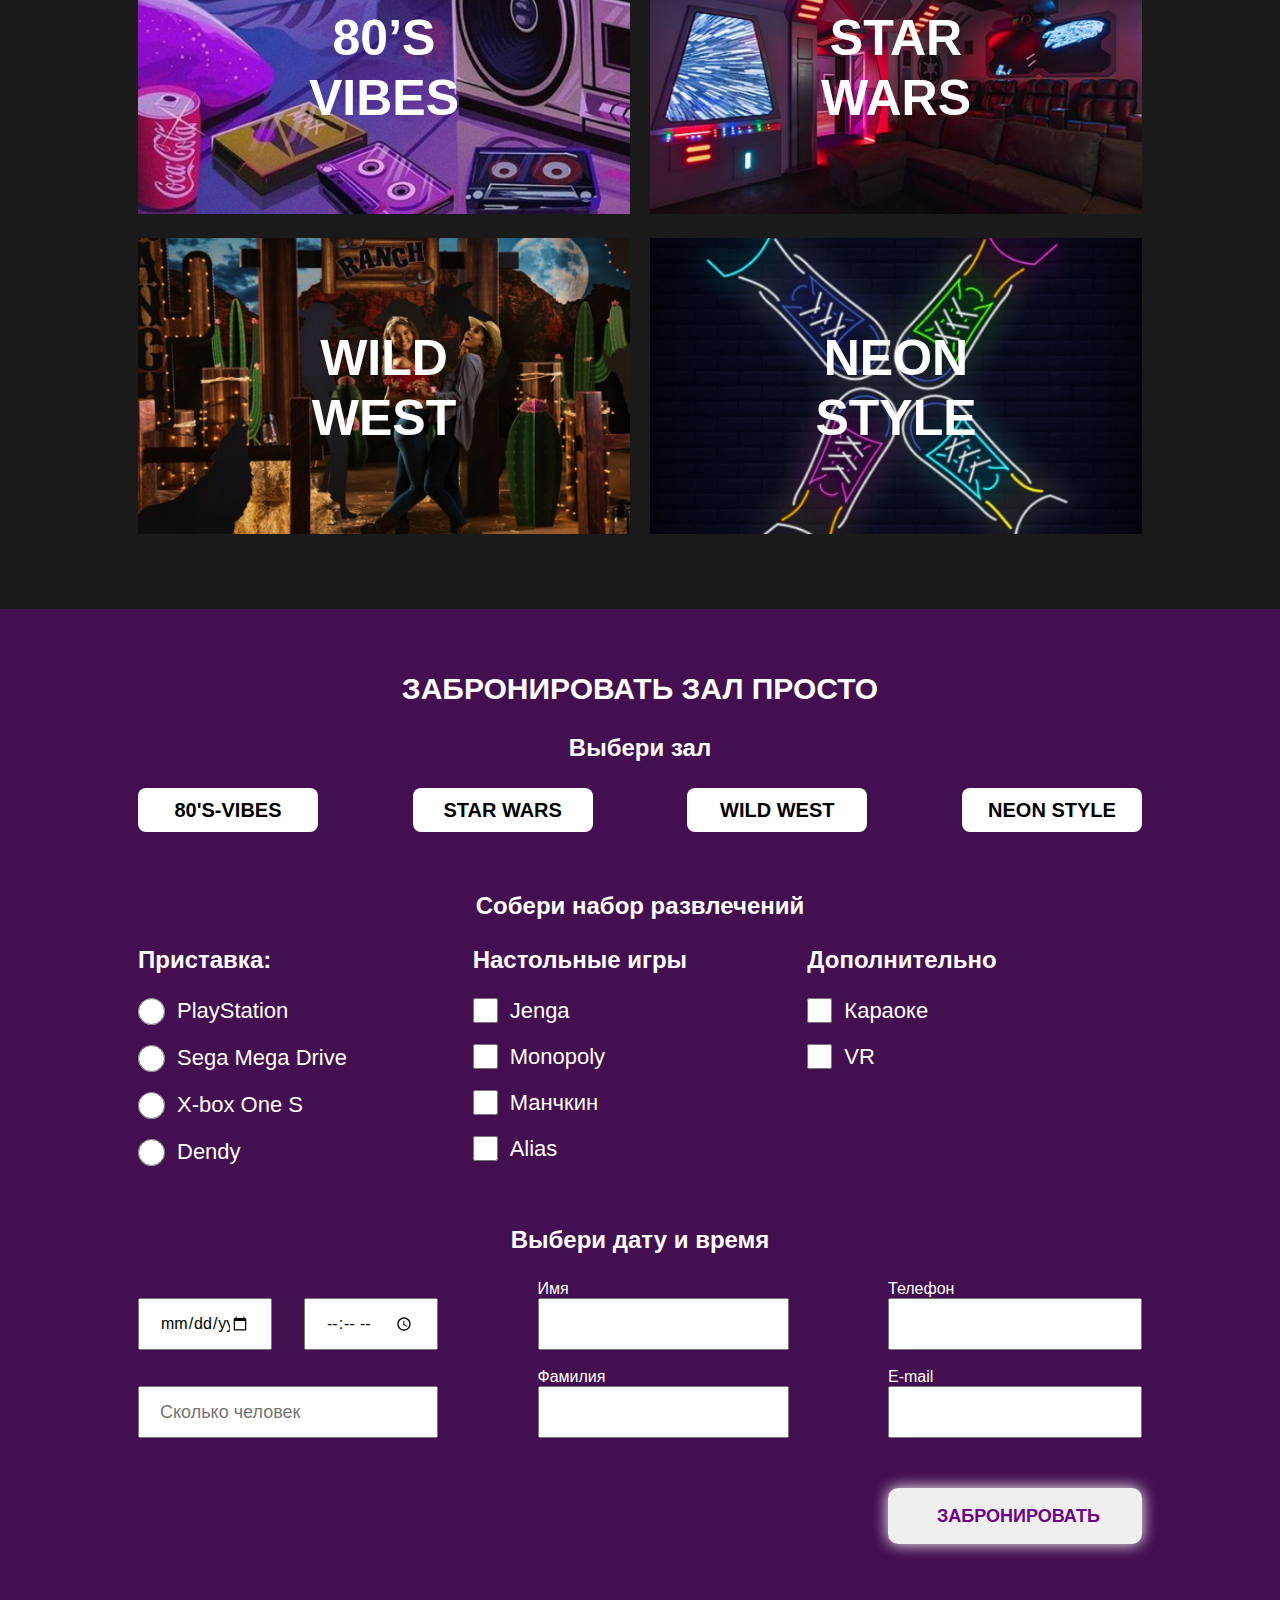
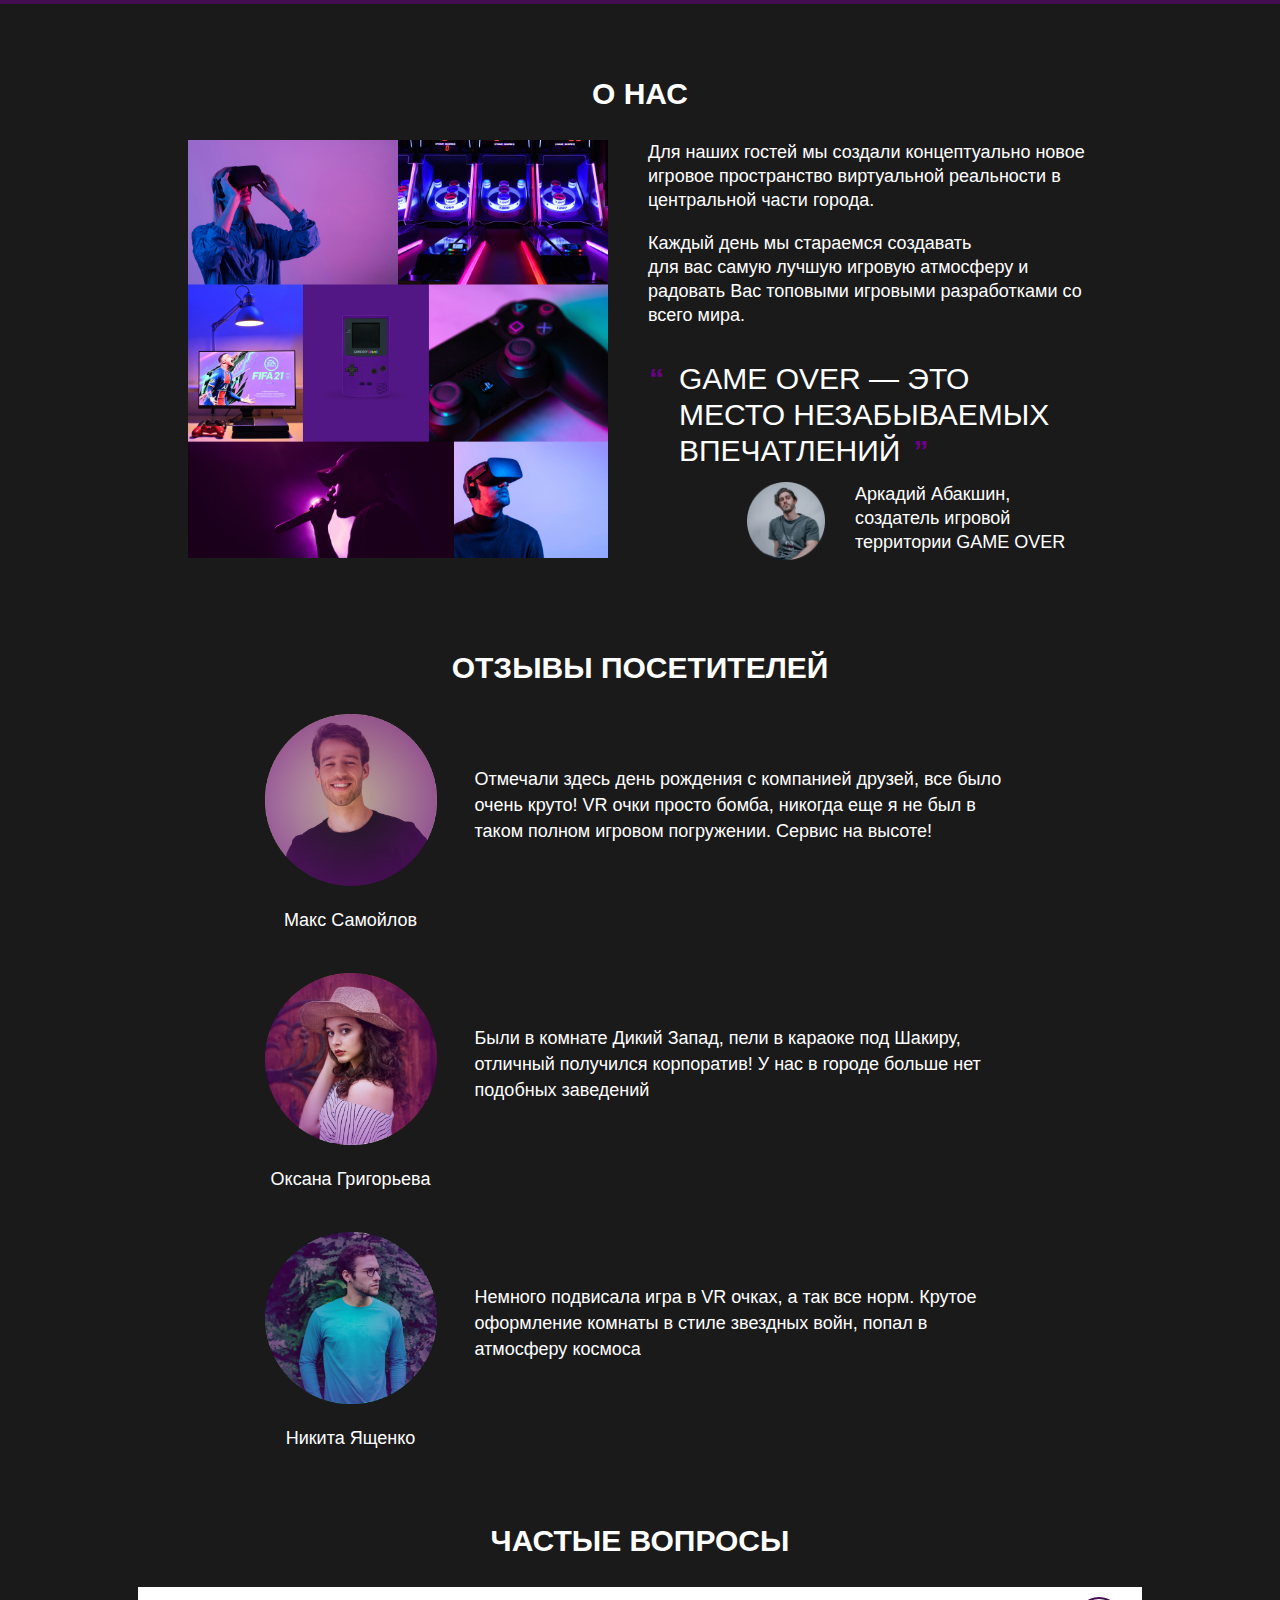
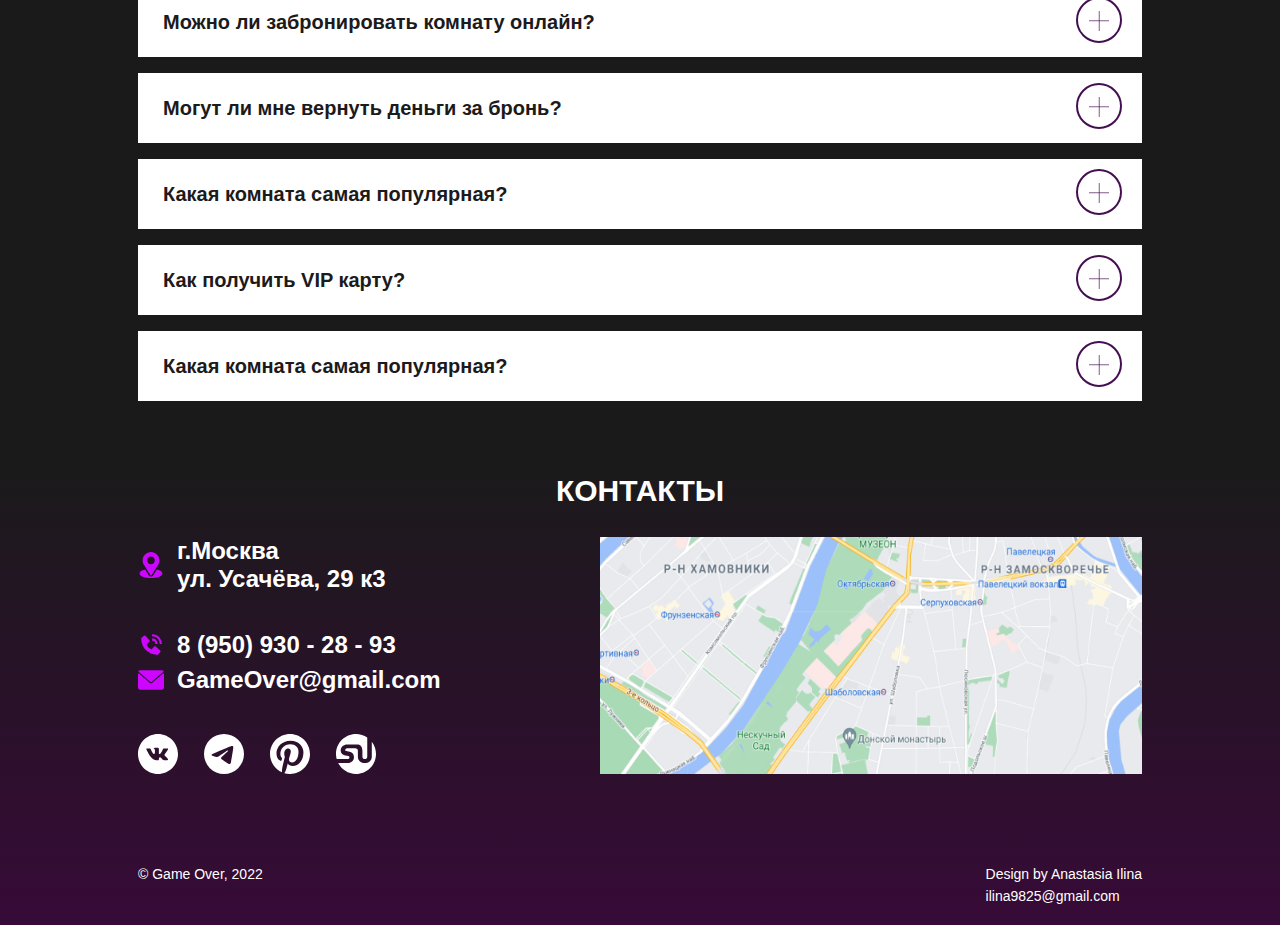
==== commit 8c5a6914: "09.12.23" ====
--- a/index.html
+++ b/index.html
@@ -7,12 +7,16 @@
   <title>GO</title>
   <link rel="stylesheet" href="/css/index.css">
 </head>
-<body>
+<body id="#home">
     <header class="header">
       <div class="container">
         <div class="header__flex">
-          <img class="header__img" src="/img/logo-white.svg" alt="Логотип">
-      
+          <div class="burger-menu"></div>
+
+          <a href="#" class="header__link-img">
+            <img class="header__img" src="/img/logo-white.svg" alt="Логотип">
+          </a>
+          
           <nav class="header__nav">
             <ul class="header__list">
               <li class="header__item"><a class="header__link" href="#halls">Залы</a></li>
@@ -24,14 +28,12 @@
           </nav>
 
           <button class="header__btn">Заказать звонок</button>
-        </div>
-                
+        </div>   
       </div>
-
     </header>
   
     <main>
-      <section class="introduction">
+       <section class="introduction">
         <div class="container introduction__container_relative">
           <h1 class="introduction__title">GAME OVER</h1>
 
@@ -56,12 +58,11 @@
 
           <a class="introduction__link" href="#reservation">Забронировать</a>
 
-          <a class="introduction__arrow" href="#reservation"></a>
-        </div>
-
+          <a class="introduction__arrow" href="#we-have"></a>
+        </div>
       </section>
 
-      <section class="we-have">
+      <section class="we-have" id="we-have">
         <div class="container">
           <div class="we-have__title_wrapper">
             <h2 class="we-have__title">У нас есть всё для классного отдыха с друзьями!</h2>
@@ -75,8 +76,8 @@
               </figure>
             </li>
 
-            <li class="we-have__item">
-              <figure class="we-have__figure we-have__img_padding">
+            <li class="we-have__item we-have__audio-sistem">
+              <figure class="we-have__figure">
                 <img class="we-have__img" src="/img/audio.jpg" alt="Аудио-система">
                 <figcaption class="we-have__figcap we-have__figcap_width1">Аудио-система 5.1 с отличным звуком</figcaption>
               </figure>
@@ -85,11 +86,11 @@
             <li class="we-have__item">
               <figure class="we-have__figure">
                 <img class="we-have__img" src="/img/micro.jpg" alt="Караоке">
-                <figcaption class="we-have__figcap">Караоке (4 микрофона)</figcaption>
+                <figcaption class="we-have__figcap we-have__figcap_karaoke">Караоке (4 микрофона)</figcaption>
               </figure>
             </li>
 
-            <li class="we-have__item">
+            <li class="we-have__item we-have__item_top">
               <figure class="we-have__figure">
                 <img class="we-have__img" src="/img/game.jpg" alt="Настольные игры">
                 <figcaption class="we-have__figcap">Настольные игры</figcaption>
@@ -97,13 +98,13 @@
             </li>
 
             <li class="we-have__item">
-              <figure class="we-have__figure we-have__img_padding">
+              <figure class="we-have__figure">
                 <img class="we-have__img" src="/img/netflix.jpg" alt="Кино сервисы">
                 <figcaption class="we-have__figcap we-have__figcap_width2">Кино сервисы Netflix, IVI, MegoGo, КиноПоиск, Okko</figcaption>
               </figure>
             </li>
             
-            <li class="we-have__item">
+            <li class="we-have__item we-have__item_top">
               <figure class="we-have__figure">
                 <img class="we-have__img" src="/img/sony.jpg" alt="PlayStation 5">
                 <figcaption class="we-have__figcap">PlayStation 5</figcaption>
@@ -111,7 +112,6 @@
             </li>
           </ul>
         </div>
-        
       </section>
   
       <section class="halls">
@@ -119,33 +119,32 @@
           <h2 class="halls__title" id="halls">Наши залы</h2>
 
           <div class="halls__flex">
-            <div class="halls__vibes-80-img halls__img">
-              <img src="img/80s.png-vibes.png" alt="#">
-
-              <p class="halls__vibes-80-text halls__text">80’s vibes</p>
-            </div>
+            <a class="halls__vibes-80-img halls__img" href="/80vibes.html">
+              <img class="halls__imagine" src="img/80s.png-vibes.png" alt="#">
+
+              <p class="halls__vibes-80-text halls__text">80’s<br> vibes</p>
+            </a>
       
-            <div class="halls__star-wars halls__img">
-              <img src="img/star-wars.jpg" alt="#">
-
-              <p class="halls__text">Star wars</p>
-            </div>
-
-            <div class="halls__wild-west halls__img">
-              <img src="img/Wild-west.jpg" alt="#">
-
-              <p class="halls__text">wild west</p>
-            </div>
-
-            <div class="halls__neon-style halls__img">
-              <img src="img/Neon-stile.jpg" alt="#">
-
-              <p class="halls__text">neon style</p>
-            </div>
+            <a class="halls__star-wars halls__img" href="/star-wars.html">
+              <img class="halls__imagine" src="img/star-wars.jpg" alt="#">
+
+              <p class="halls__text">Star<br> wars</p>
+            </a>
+
+            <a class="halls__wild-west halls__img" href="/wild-west.html">
+              <img class="halls__imagine" src="img/Wild-west.jpg" alt="#">
+
+              <p class="halls__text">wild<br> west</p>
+            </a>
+
+            <a class="halls__neon-style halls__img" href="/neon-style.html">
+              <img class="halls__imagine" src="img/Neon-stile.jpg" alt="#">
+
+              <p class="halls__text">neon<br> style</p>
+            </a>
           </div>
         </div>
       </section>
-
 
       <section class="reservation">
         <div class="container-color">
@@ -258,7 +257,7 @@
               </fieldset>
               
               <fieldset class="information">
-                <legend class="reservation__legend">Выбери дату и время</legend>
+                <legend class="reservation__legend reservation__legend_margin">Выбери дату и время</legend>
                 
                 <div class="information__flex">
                   <div class="information-block1">
@@ -267,39 +266,48 @@
             
                       <input class="date-time__input" type="time" name="time" id="time" required>
                     </div>
-                    
+                  </div>  
+                    
+                  <div class="information-block1-5">
                     <input class="numberPersons" type="number" name="numberPersons" placeholder="Сколько человек" id="numberPersons" required>
                   </div>
   
                   <div class="information-block2">
-                    <label class="information-block2__label information-block2_name" for="name">
-                      Имя
+                    <div class="information-block2__wrapper">
+                      <label class="information-block2__label information-block2_name" for="name">
+                        Имя
 
                       <input class="information-block2__input information-block2__input_name" type="text" name="name" id="name" required>
-                    </label>
-                    
-                    <label class="information-block2__label information-block2_surname" for="surname">
-                      Фамилия
-
-                    <input class="information-block2__input information-block2__input_surname" type="text" name="surname" id="surname" required>
-                    </label>
+                      </label>
+                      
+                      <label class="information-block2__label information-block2_surname" for="surname">
+                        Фамилия
+
+                      <input class="information-block2__input information-block2__input_surname" type="text" name="surname" id="surname" required>
+                      </label>
+                    </div>
+                    
                   </div>
         
                   <div class="information-block3">
-                    <label class="information-block3__label" for="tel">
+                    <div class="information-block3__wrapper">
+                      <label class="information-block3__label" for="tel">
                       Телефон
                     
                     <input class="information-block3__input" type="tel" name="tel" id="tel" required>
                     </label>
-                    
-                    <label class="information-block3__label" for="email">
+                    </div>
+                    
+                    <div class="information-block3__wrapper">
+                      <label class="information-block3__label" for="email">
                       E-mail
                     
                     <input class="information-block3__input" type="email" name="email" id="email">
                     </label>
+                    </div>
+                    
                   </div>
                 </div>
-                
               </fieldset>
               <div class="reservation__submit_wrapper">
                 <button class="reservation__submit" type="submit">Забронировать</button>
@@ -309,7 +317,6 @@
         </div>
       </section>
       
-  
       <section class="about-us">
         <div class="container">
           <h2 class="about-us__title" id="about-us">О нас</h2>
@@ -320,15 +327,17 @@
             </div>
 
             <div class="about-us__block2">
-                <p class="about-us__text">Для наших гостей мы создали концептуально новое игровое пространство виртуальной реальности в центральной части города.</p>
-                <br>
-                <p class="about-us__text about-us__text_margin">Каждый день мы стараемся создавать<br> для вас самую лучшую игровую атмосферу и радовать Вас топовыми игровыми разработками со всего мира.</p>
-              
-              <p>
+              <p class="about-us__text">Для наших гостей мы создали концептуально новое игровое пространство виртуальной реальности в центральной части города.</p>
+              <br>
+              <p class="about-us__text about-us__text_margin">Каждый день мы стараемся создавать<br> для вас самую лучшую игровую атмосферу и радовать Вас топовыми игровыми разработками со всего мира.</p>
+            </div>  
+
+            <div class="about-us__block3">
+              <div>
                 <p class="about-us_q">
-                  <span class="quotes quotes_left">&ldquo;</span>GAME OVER &mdash;<br> это место незабываемых впечатлений<span class="quotes">”</span>
+                  <span class="quotes quotes_left">&ldquo;</span>GAME OVER &mdash; это место незабываемых впечатлений<span class="quotes quotes_right">&#8221;</span>
                 </p>
-              </p>
+              </div>
           
               <div class="about-us__right">
                 <figure class="about-us__figure">
@@ -340,8 +349,8 @@
             </div>
           </div>
         </div>
-      </section>
-  
+      </section> 
+
       <section class="reviews">
         <div class="container">
           <h2 class="reviews__title" id="reviews">Отзывы посетителей</h2>
@@ -439,14 +448,13 @@
         <div class="contacts__flex">
           <div class="contacts__block_1">
             <a class="data contacts__address" href="#">
-              <div class="contacts__icon">
+              <div class="contacts__icon contacts__icon_address">
                 <svg width="32" height="32" viewbox="0 0 32 32" fill="currentColor" xmlns="http://www.w3.org/2000/svg">
                   <path d="M16 0C10.3772 0 5.6875 4.52938 5.6875 10.3125C5.6875 12.5126 6.34862 14.4745 7.61744 16.3129L15.2108 28.1616C15.5792 28.7376 16.4216 28.7365 16.7892 28.1616L24.4155 16.2726C25.657 14.5175 26.3125 12.4567 26.3125 10.3125C26.3125 4.62619 21.6863 0 16 0ZM16 15C13.4154 15 11.3125 12.8971 11.3125 10.3125C11.3125 7.72794 13.4154 5.625 16 5.625C18.5846 5.625 20.6875 7.72794 20.6875 10.3125C20.6875 12.8971 18.5846 15 16 15Z" />
                   <path d="M23.329 21.5435L18.6083 28.9239C17.3864 30.829 14.6068 30.8228 13.3907 28.9257L8.66238 21.5454C4.50213 22.5073 1.9375 24.2693 1.9375 26.375C1.9375 30.0289 9.183 32 16 32C22.817 32 30.0625 30.0289 30.0625 26.375C30.0625 24.2678 27.4943 22.5048 23.329 21.5435Z"/>
-                  </svg>
-                  
+                  </svg> 
               </div>
-              <div>г.Москва<br> ул.Аквамарина, 16</div>
+              <div class="contacts__address_2"><span class="contacts__address_text">г.Москва</span><br> ул. Усачёва, 29 к3</div>
             </a>
     
             <a class="data contacts__phone" href="#">
@@ -472,27 +480,27 @@
             </a>
             
             <ul class="contacts__elem">
-              <li><a class="contacts__link contacts__elem_vk" href="#">
+              <li class="contacts__item"><a class="contacts__link contacts__elem_vk" href="#">
                 <svg width="50" height="50" viewbox="0 0 50 50" fill="currentColor" xmlns="http://www.w3.org/2000/svg">
                   <path d="M25 0C11.1927 0 0 11.1927 0 25C0 38.8073 11.1927 50 25 50C38.8073 50 50 38.8073 50 25C50 11.1927 38.8073 0 25 0ZM34.6146 28.2057C34.6146 28.2057 36.8255 30.388 37.3698 31.401C37.3854 31.4219 37.3932 31.4427 37.3984 31.4531C37.6198 31.8255 37.6719 32.1146 37.5625 32.3307C37.3802 32.6901 36.7552 32.8672 36.5417 32.8828H32.6354C32.3646 32.8828 31.7969 32.8125 31.1094 32.3385C30.5807 31.9687 30.0599 31.362 29.5521 30.7708C28.7943 29.8906 28.138 29.1302 27.4766 29.1302C27.3925 29.1301 27.309 29.1432 27.2292 29.1693C26.7292 29.3307 26.0885 30.0443 26.0885 31.9453C26.0885 32.5391 25.6198 32.8802 25.2891 32.8802H23.5C22.8906 32.8802 19.7161 32.6667 16.9036 29.7005C13.4609 26.0677 10.362 18.7812 10.3359 18.7135C10.1406 18.2422 10.5443 17.9896 10.9844 17.9896H14.9297C15.4557 17.9896 15.6276 18.3099 15.7474 18.5937C15.888 18.9245 16.4036 20.2396 17.25 21.7188C18.6224 24.1302 19.4635 25.1094 20.138 25.1094C20.2645 25.1079 20.3887 25.0757 20.5 25.0156C21.3802 24.526 21.2161 21.388 21.1771 20.737C21.1771 20.6146 21.1745 19.3333 20.724 18.7187C20.401 18.2734 19.8516 18.1042 19.5182 18.0417C19.6531 17.8555 19.8309 17.7045 20.0365 17.6016C20.6406 17.2995 21.7292 17.2552 22.8099 17.2552H23.4115C24.5833 17.2708 24.8854 17.3464 25.3099 17.4531C26.1693 17.6589 26.1875 18.2135 26.112 20.112C26.0885 20.651 26.0651 21.2604 26.0651 21.9792C26.0651 22.1354 26.0573 22.3021 26.0573 22.4792C26.0312 23.4453 26 24.5417 26.6823 24.9922C26.7713 25.048 26.8741 25.0778 26.9792 25.0781C27.2161 25.0781 27.9297 25.0781 29.862 21.763C30.4579 20.696 30.9758 19.5872 31.4115 18.4453C31.4505 18.3776 31.5651 18.1693 31.7005 18.0885C31.8005 18.0376 31.9113 18.0117 32.0234 18.013H36.6615C37.1667 18.013 37.513 18.0885 37.5781 18.2839C37.6927 18.5937 37.5573 19.5391 35.4401 22.4062L34.4948 23.6536C32.5755 26.1693 32.5755 26.2969 34.6146 28.2057Z"/>
                   </svg>
               </a></li>
 
-              <li><a class="contacts__link contacts__elem_telegram" href="#">
+              <li class="contacts__item"><a class="contacts__link contacts__elem_telegram" href="#">
                 <svg width="50" height="50" viewBox="0 0 50 50" fill="currentColor" xmlns="http://www.w3.org/2000/svg">
                   <path d="M49.9999 25C49.9999 31.6304 47.366 37.9893 42.6775 42.6777C37.9891 47.3661 31.6303 50 24.9999 50C18.3695 50 12.0106 47.3661 7.32221 42.6777C2.6338 37.9893 -0.00012207 31.6304 -0.00012207 25C-0.00012207 18.3696 2.6338 12.0107 7.32221 7.32233C12.0106 2.63392 18.3695 0 24.9999 0C31.6303 0 37.9891 2.63392 42.6775 7.32233C47.366 12.0107 49.9999 18.3696 49.9999 25ZM25.8968 18.4563C23.4655 19.4688 18.603 21.5625 11.3155 24.7375C10.1343 25.2062 9.51238 25.6687 9.45613 26.1187C9.36238 26.8781 10.3155 27.1781 11.6124 27.5875L12.1593 27.7594C13.4343 28.175 15.153 28.6594 16.0436 28.6781C16.8561 28.6969 17.7593 28.3656 18.7561 27.6781C25.5655 23.0813 29.0811 20.7594 29.2999 20.7094C29.4561 20.6719 29.6749 20.6281 29.8186 20.7594C29.9655 20.8875 29.9499 21.1344 29.9343 21.2C29.8405 21.6031 26.0999 25.0781 24.1655 26.8781C23.5624 27.4406 23.1343 27.8375 23.0468 27.9281C22.8541 28.125 22.6582 28.3188 22.4593 28.5094C21.2718 29.6531 20.3843 30.5094 22.5061 31.9094C23.528 32.5844 24.3468 33.1375 25.1624 33.6937C26.0499 34.3 26.9374 34.9031 28.0874 35.6594C28.378 35.8469 28.6593 36.05 28.9311 36.2437C29.9655 36.9812 30.8999 37.6437 32.0468 37.5375C32.7155 37.475 33.4061 36.85 33.7561 34.975C34.5843 30.5469 36.2124 20.9562 36.5874 17.0031C36.6103 16.6745 36.5966 16.3444 36.5468 16.0187C36.5173 15.756 36.3902 15.5139 36.1905 15.3406C35.9062 15.1443 35.5672 15.0427 35.2218 15.05C34.2843 15.0656 32.8374 15.5688 25.8968 18.4563Z"/>
                   </svg>
                   
               </a></li>
 
-              <li><a class="contacts__link contacts__elem_pinterest" href="#">
+              <li class="contacts__item"><a class="contacts__link contacts__elem_pinterest" href="#">
                 <svg width="50" height="50" viewBox="0 0 50 50" fill="currentColor" xmlns="http://www.w3.org/2000/svg">
                   <path d="M25.0005 0C11.1947 0 -0.00012207 11.1936 -0.00012207 25.0006C-0.00012207 35.2378 6.15565 44.0314 14.9646 47.8981C14.8941 46.1526 14.9512 44.0558 15.3999 42.159C15.8806 40.1282 18.6165 28.5359 18.6165 28.5359C18.6165 28.5359 17.8178 26.9397 17.8178 24.5808C17.8178 20.8763 19.9653 18.1077 22.6383 18.1077C24.9121 18.1077 26.0108 19.8154 26.0108 21.8609C26.0108 24.1468 24.5537 27.5635 23.8037 30.7327C23.1768 33.3859 25.1339 35.5481 27.7499 35.5481C32.4864 35.5481 35.6762 29.4647 35.6762 22.2558C35.6762 16.7782 31.9864 12.6769 25.2742 12.6769C17.6903 12.6769 12.9659 18.3321 12.9659 24.6487C12.9659 26.8282 13.6082 28.3635 14.6146 29.5513C15.0768 30.0981 15.1409 30.318 14.9736 30.9462C14.8537 31.4058 14.5781 32.5128 14.4646 32.9519C14.2986 33.5853 13.7858 33.8109 13.2127 33.5776C9.71975 32.1513 8.09283 28.3263 8.09283 24.0263C8.09283 16.9237 14.0819 8.40898 25.9601 8.40898C35.5056 8.40898 41.7877 15.316 41.7877 22.732C41.7877 32.5378 36.3351 39.8647 28.298 39.8647C25.5999 39.8647 23.0608 38.4051 22.1909 36.7487C22.1909 36.7487 20.7396 42.5077 20.4326 43.6218C19.9024 45.5494 18.8646 47.4763 17.9159 48.9769C20.2162 49.6571 22.6024 50.0025 25.0012 50.0026C38.8063 50.0013 49.9999 38.8071 49.9999 25.0006C49.9999 11.1936 38.8063 0 25.0005 0Z"/>
                   </svg>
                   
               </a></li>
                 
-              <li><a class="contacts__link contacts__elem_stum" href="#">
+              <li class="contacts__item"><a class="contacts__link contacts__elem_stum" href="#">
                 <svg width="50" height="50" viewBox="0 0 50 50" fill="currentColor" xmlns="http://www.w3.org/2000/svg">
                   <path fill-rule="evenodd" clip-rule="evenodd" d="M44.7442 9.66943C48.1584 14.0497 50.0085 19.4465 49.9999 25.0002C49.9999 38.8053 38.8051 50.0002 25.0006 50.0002C15.2871 50.0002 6.866 44.4579 2.72754 36.3649H13.6237C18.816 36.3649 22.4429 33.5662 22.4429 29.0925C22.4429 19.6111 11.5051 23.4739 11.5051 20.1092C11.5051 18.488 12.8057 17.8983 15.1859 17.8983H22.7692C24.8711 17.8983 27.3435 18.2752 27.3435 20.5688V28.1245C27.3435 33.5957 31.616 36.3643 36.0442 36.3643C40.548 36.3643 44.7435 33.5957 44.7435 28.1245V9.66943H44.7442Z"/>
                   <path fill-rule="evenodd" clip-rule="evenodd" d="M25.0005 2.43241e-05C30.0173 -0.00698868 34.919 1.50262 39.0627 4.33079V28.3013C39.0627 29.9628 37.7037 31.3224 36.0447 31.3224C34.3838 31.3224 33.0261 29.9628 33.0261 28.3013V21.1186C33.0261 15.3846 30.1242 12.9994 26.3447 12.9994H14.0441C9.59091 12.9994 5.89668 15.834 5.89668 20.3289C5.89668 22.6289 6.88193 25.9994 11.5415 26.8353C15.3371 27.5186 16.8351 27.3199 16.8351 29.3506C16.8351 31.3224 14.6262 31.3224 11.7101 31.3224H0.80822C0.269706 29.2582 -0.00195208 27.1334 -0.000112793 25C-0.000112793 11.1981 11.196 2.43241e-05 25.0005 2.43241e-05Z"/>
@@ -502,9 +510,7 @@
             </ul>
           </div>
   
-          <div class="ontacts__block_2">
-            <img class="contacts__img" src="/img/map.png" alt="#">
-          </div>        
+            <img class="contacts__img contacts__block_2" src="/img/map.png" alt="#">
         </div>
         
         <div class="contacts__text">
--- a/css/index.css
+++ b/css/index.css
@@ -1,7 +1,7 @@
-@import url(/css/header.css);
 @import url(/css/normalize.css);
 @import url(/css/global.css);
 @import url(/css/style.css);
+@import url(/css/header.css);
 @import url(/css/introduction.css);
 @import url(/css/we-have.css);
 @import url(/css/halls.css);
@@ -10,3 +10,7 @@
 @import url(/css/reviews.css);
 @import url(/css/faq.css);
 @import url(/css/contacts.css);
+@import url(/css/80vibes.css);
+@import url(/css/star-wars.css);
+@import url(/css/wild-west.css);
+@import url(/css/neon-style.css);